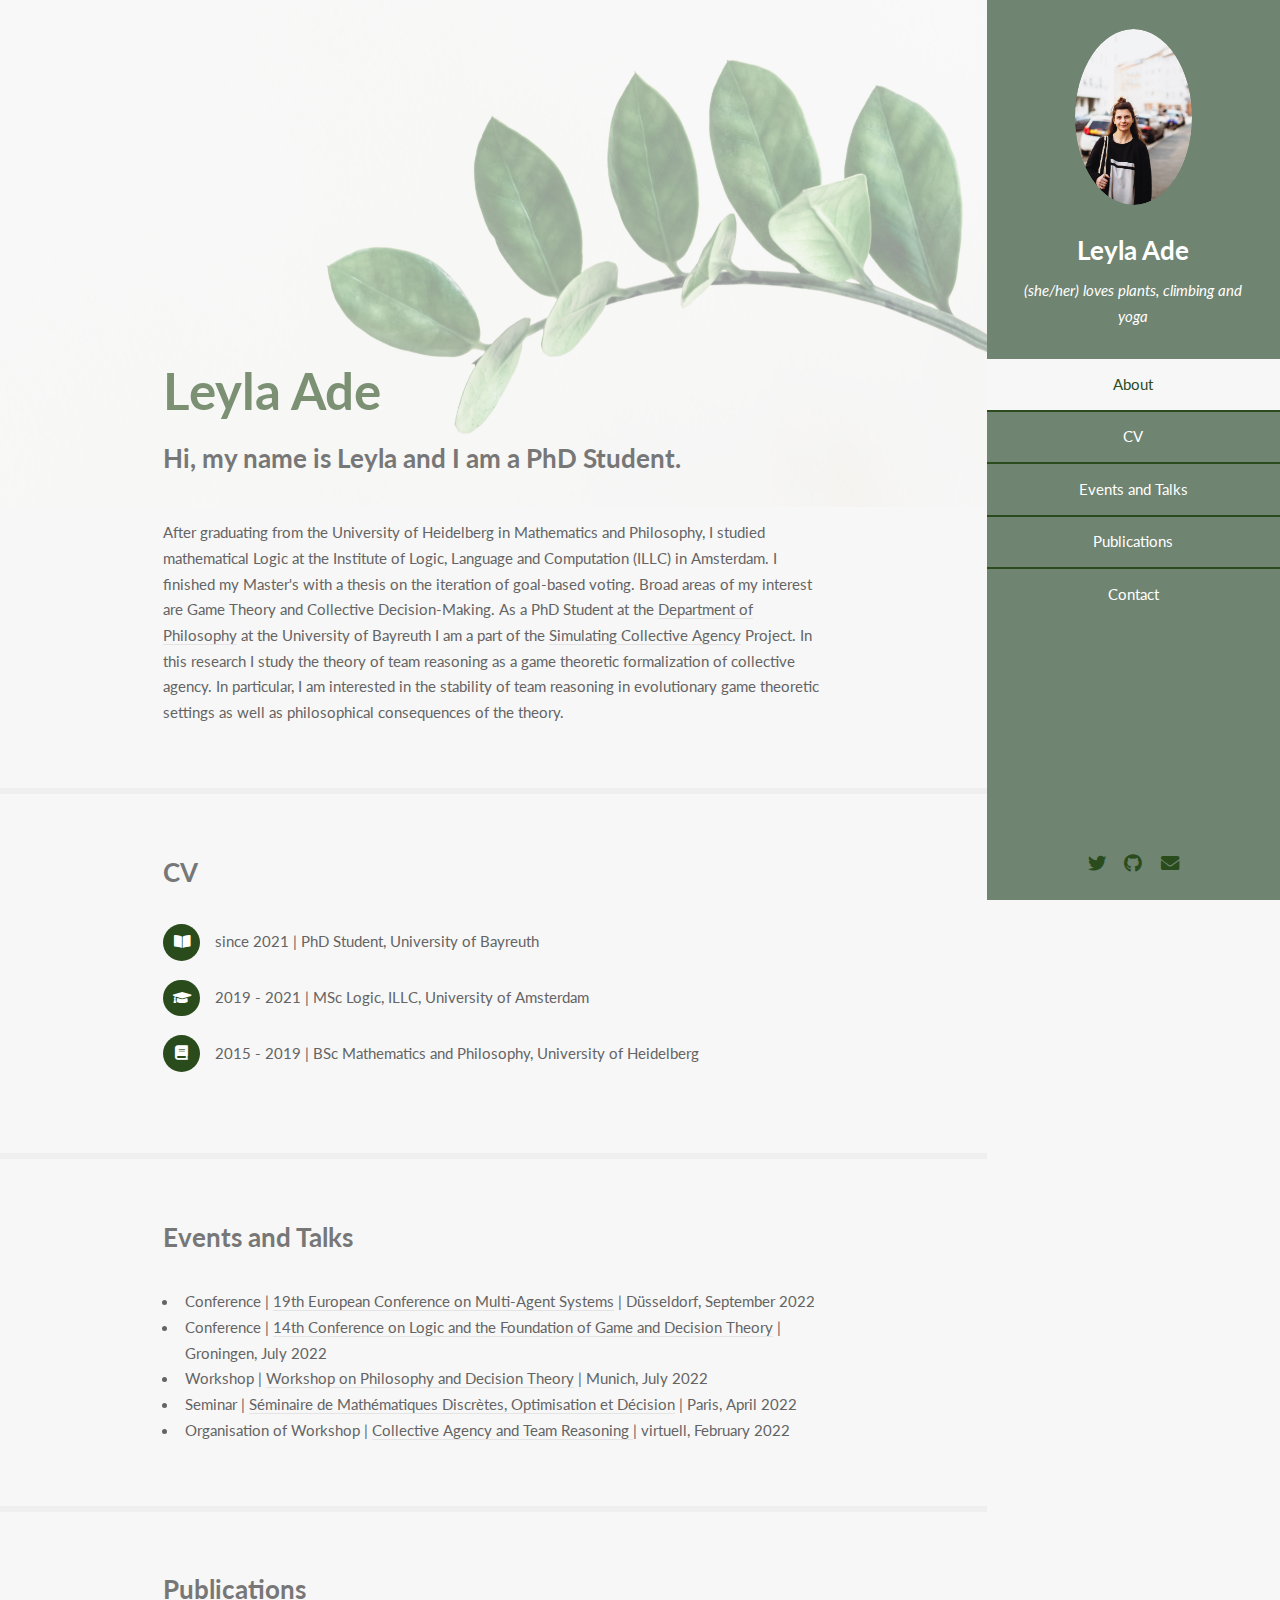
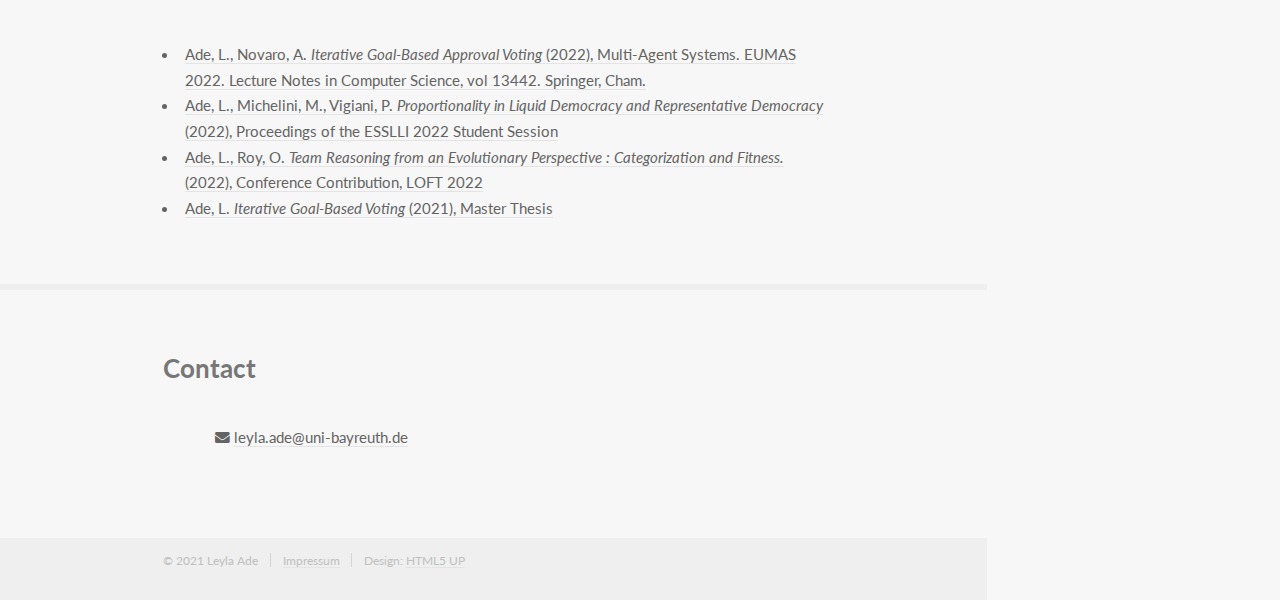
==== index.html @ cc21e41f "Updated Introduction Text" ====
<!DOCTYPE HTML>
<!--
	Read Only by HTML5 UP
	html5up.net | @ajlkn
	Free for personal and commercial use under the CCA 3.0 license (html5up.net/license)
-->
<html>
	<head>
		<title>Leyla Ade</title>
		<meta charset="utf-8" />
		<meta name="viewport" content="width=device-width, initial-scale=1, user-scalable=no" />
		<link rel="stylesheet" href="assets/css/main.css" />
	</head>
	<body class="is-preload">

		<!-- Header -->
			<section id="header">
				<header>
					<span class="image avatar"><img src="Picture.jpeg" alt="" /></span>
					<h1 id="logo"><a href="#">Leyla Ade</a></h1>
					<p>(she/her) loves plants, climbing and yoga</p>
				</header>
				<nav id="nav">
					<ul>
						<li><a href="#About" class="active">About</a></li>
						<li><a href="#CV">CV</a></li>
						<li><a href="#Talks">Events and Talks</a></li>
						<li><a href="#Publications">Publications</a></li>
						<li><a href="#Contact">Contact</a></li>
					</ul>
				</nav>
				<footer>
					<ul class="icons">
						<li><a href="https://twitter.com/ade_leyla_" target="_blank" class="icon brands fa-twitter"><span class="label">Twitter</span></a></li>
						<li><a href="https://github.com/LeylAde" target="_blank" class="icon brands fa-github"><span class="label">Github</span></a></li>
						<li><a href="mailto:leyla.ade@uni-bayreuth.de" class="icon solid fa-envelope"><span class="label">Email</span></a></li>
					</ul>
				</footer>
			</section>

		<!-- Wrapper -->
			<div id="wrapper">

				<!-- Main -->
					<div id="main">

						<!-- One -->
							<section id="About">
								<div class="image main" data-position="center">
									<img align="bottom"  src="Leaves2.jpg"  alt="" style="opacity:0.4;filter:alpha(opacity=40);" />
								</div>
								<div class="container">
									<header class="major">
										<h2>Leyla Ade</h2>
										<p>Hi, my name is Leyla and I am a PhD Student.</p>
									</header>
									<p>After graduating from the University of Heidelberg in Mathematics and Philosophy, I studied mathematical Logic at the Institute of Logic, Language and Computation (ILLC) in Amsterdam. I finished my Master's with a thesis on the iteration of goal-based voting. Broad areas of my interest are Game Theory and Collective Decision-Making. As a PhD Student at the <a href="https://www.phil.uni-bayreuth.de/en/index.html" target="_blank">Department of Philosophy</a> at the University of Bayreuth </a> I am a part of the <a href="https://www.collectiveagency.de/simulating-nhca" target="_blank">Simulating Collective Agency</a> Project. In this research I study the theory of team reasoning as a game theoretic formalization of collective agency. In particular, I am interested in the stability of team reasoning in evolutionary game theoretic settings as well as philosophical consequences of the theory.</p>
								</div>
							</section>


						<!-- Two -->
							<section id="CV">
								<div class="container">
									<h3>CV</h3>
									<p></p>
									<ul class="feature-icons">
										<li class="icon solid fa-book-open">since 2021 | PhD Student, University of Bayreuth</li>
										<li class="icon solid fa-graduation-cap">2019 - 2021 | MSc Logic, ILLC, University of Amsterdam</li>
										<li class="icon solid fa-book">2015 - 2019 | BSc Mathematics and Philosophy, University of Heidelberg </li>									
										</ul>
								</div>
							</section>
		
							<!-- Three -->
							<section id="Talks">
								<div class="container">
									<h3>Events and Talks</h3>
									<p></p>
									<ul class=space_list>
										<li>Conference | <a href="https://ccc.cs.hhu.de/eumas2022/#home">19th European Conference on Multi-Agent Systems</a> | Düsseldorf, September 2022</li>
										<li>Conference | <a href="https://sites.google.com/rug.nl/loft2020/home">14th Conference on Logic and the Foundation of Game and Decision Theory</a> | Groningen, July 2022</li>
										<li> Workshop | <a href="https://www.mcmp.philosophie.uni-muenchen.de/events/workshops/container/philosophyanddecision-2022/index.html">Workshop on Philosophy and Decision Theory</a> | Munich, July 2022</li>
										<li>Seminar | <a href="http://ces.univ-paris1.fr/membre/seminaire/MDOD/index.html">Séminaire de Mathématiques Discrètes, Optimisation et Décision</a> | Paris, April 2022</li>
										<li>Organisation of Workshop | <a href="https://www.collectiveagency.de/post/workshop-on-team-reasoning-and-collective-agency"> Collective Agency and Team Reasoning </a> | virtuell, February 2022</li>
										</ul>
								</div>
							</section>
		
							<!-- Four -->
							<section id="Publications">
								<div class="container">
									<h3>Publications</h3>
									<p></p>
									<ul>
  <li><a href="https://link.springer.com/chapter/10.1007/978-3-031-20614-6_1">Ade, L., Novaro, A. <i>Iterative Goal-Based Approval Voting</i> (2022), Multi-Agent Systems. EUMAS 2022. Lecture Notes in Computer Science, vol 13442. Springer, Cham.</li>
  <li><a href="https://uvaauas.figshare.com/articles/conference_contribution/Ade_Michelini_Vigiani_2022_Proportionality_in_Liquid_Democracy_and_Representative_Democracy/20367702">Ade, L., Michelini, M., Vigiani, P. <i>Proportionality in Liquid Democracy and Representative Democracy</i> (2022), Proceedings of the ESSLLI 2022 Student Session</a></li>
  <li><a href="https://eref.uni-bayreuth.de/70697/">Ade, L., Roy, O. <i>Team Reasoning from an Evolutionary Perspective : Categorization and Fitness. </i> (2022), Conference Contribution, LOFT 2022</a></li>
  <li><a href="https://eprints.illc.uva.nl/id/eprint/1800/1/MoL-2021-10.text.pdf">Ade, L. <i>Iterative Goal-Based Voting</i> (2021), Master Thesis</a></li>
</ul>
								</div>
							</section>
							
							
							<!-- Five -->
							<section id="CV">
								<div class="container">
									<h3>Contact</h3>
									<p></p>
									<ul class="feature-icons">
										<li><a href="mailto:leyla.ade@uni-bayreuth.de" class="icon solid fa-envelope"><span class="label">Email</span></a> <a href="mailto:leyla.ade@uni-bayreuth.de"> leyla.ade@uni-bayreuth.de</a></li>	
										</ul>
								</div>
						

				<!-- Footer -->
					<section id="footer">
						<div class="container">
							<ul class="copyright">
								<li>&copy; 2021 Leyla Ade</li><li><a href="Impressum.html">Impressum</a></li><li>Design: <a href="http://html5up.net">HTML5 UP</a></li>

							</ul>
						</div>
					</section>

			</div>
			
			
			

		<!-- Scripts -->
			<script src="assets/js/jquery.min.js"></script>
			<script src="assets/js/jquery.scrollex.min.js"></script>
			<script src="assets/js/jquery.scrolly.min.js"></script>
			<script src="assets/js/browser.min.js"></script>
			<script src="assets/js/breakpoints.min.js"></script>
			<script src="assets/js/util.js"></script>
			<script src="assets/js/main.js"></script>

	</body>
</html>
---- assets/css/main.css ----
@import url("fontawesome-all.min.css");
@import url("https://fonts.googleapis.com/css?family=Lato:400,400italic,700,700italic|Source+Code+Pro:400");

/*
	Read Only by HTML5 UP
	html5up.net | @ajlkn
	Free for personal and commercial use under the CCA 3.0 license (html5up.net/license)
*/

html, body, div, span, applet, object,
iframe, h1, h2, h3, h4, h5, h6, p, blockquote,
pre, a, abbr, acronym, address, big, cite,
code, del, dfn, em, img, ins, kbd, q, s, samp,
small, strike, strong, sub, sup, tt, var, b,
u, i, center, dl, dt, dd, ol, ul, li, fieldset,
form, label, legend, table, caption, tbody,
tfoot, thead, tr, th, td, article, aside,
canvas, details, embed, figure, figcaption,
footer, header, hgroup, menu, nav, output, ruby,
section, summary, time, mark, audio, video {
	margin: 0;
	padding: 0;
	border: 0;
	font-size: 100%;
	font: inherit;
	vertical-align: baseline;}

article, aside, details, figcaption, figure,
footer, header, hgroup, menu, nav, section {
	display: block;}

body {
	line-height: 1;
}

ol, ul {
	list-style: none;
}

blockquote, q {
	quotes: none;
}

	blockquote:before, blockquote:after, q:before, q:after {
		content: '';
		content: none;
	}

table {
	border-collapse: collapse;
	border-spacing: 0;
}

body {
	-webkit-text-size-adjust: none;
}

mark {
	background-color: transparent;
	color: inherit;
}

input::-moz-focus-inner {
	border: 0;
	padding: 0;
}

input, select, textarea {
	-moz-appearance: none;
	-webkit-appearance: none;
	-ms-appearance: none;
	appearance: none;
}

/* Basic */

	html {
		box-sizing: border-box;
	}

	*, *:before, *:after {
		box-sizing: inherit;
	}

	body {
		background: #fff;
	}

		body.is-preload *, body.is-preload *:before, body.is-preload *:after {
			-moz-animation: none !important;
			-webkit-animation: none !important;
			-ms-animation: none !important;
			animation: none !important;
			-moz-transition: none !important;
			-webkit-transition: none !important;
			-ms-transition: none !important;
			transition: none !important;
		}

	body, input, select, textarea {
		color: #646464;
		font-family: "Lato", sans-serif;
		font-size: 16pt;
		font-weight: 400;
		line-height: 1.75em;
	}

	a {
		-moz-transition: color 0.2s ease-in-out, border-color 0.2s ease-in-out;
		-webkit-transition: color 0.2s ease-in-out, border-color 0.2s ease-in-out;
		-ms-transition: color 0.2s ease-in-out, border-color 0.2s ease-in-out;
		transition: color 0.2s ease-in-out, border-color 0.2s ease-in-out;
		border-bottom: solid 1px #e4e4e4;
		color: inherit;
		text-decoration: none;
	}

		a:hover {
			border-bottom-color: transparent;
			color: #2A4C1D !important;
		}

	strong, b {
		color: #777;
		font-weight: 700;
	}

	em, i {
		font-style: italic;
	}

	p {
		margin: 0 0 2.25em 0;
	}

	h1, h2, h3, h4, h5, h6 {
		color: #777;
		font-weight: 700;
		line-height: 1em;
		margin: 0 0 0.5625em 0;
	}

		h1 a, h2 a, h3 a, h4 a, h5 a, h6 a {
			border: 0;
			color: inherit;
			text-decoration: none;
		}

	h2 {
		font-size: 2em;
		line-height: 1.5em;
	}

	h3 {
		font-size: 1.75em;
		line-height: 1.5em;
	}

	h4 {
		font-size: 1.25em;
		line-height: 1.5em;
	}

	h5 {
		font-size: 0.9em;
		line-height: 1.5em;
	}

	h6 {
		font-size: 0.7em;
		line-height: 1.5em;
	}

	sub {
		font-size: 0.8em;
		position: relative;
		top: 0.5em;
	}

	sup {
		font-size: 0.8em;
		position: relative;
		top: -0.5em;
	}

	hr {
		border: 0;
		border-bottom: solid 2px #f4f4f4;
		margin: 2.25em 0;
	}

		hr.major {
			margin: 3.375em 0;
		}

	blockquote {
		border-left: solid 8px #e4e4e4;
		font-style: italic;
		margin: 0 0 2.25em 0;
		padding: 0.5em 0 0.5em 2em;
	}

	code {
		background: #555;
		border-radius: 5px;
		color: #fff;
		font-family: "Source Code Pro", monospace;
		font-size: 0.9em;
		margin: 0 0.25em;
		padding: 0.25em 0.65em;
	}

	pre {
		font-family: "Source Code Pro", monospace;
		font-size: 0.9em;
		margin: 0 0 2.25em 0;
	}

		pre code {
			-webkit-overflow-scrolling: touch;
			display: block;
			line-height: 1.5em;
			overflow-x: auto;
			padding: 1em 1.5em;
		}

	.align-left {
		text-align: left;
	}

	.align-center {
		text-align: center;
	}

	.align-right {
		text-align: right;
	}

/* Row */

	.row {
		display: flex;
		flex-wrap: wrap;
		box-sizing: border-box;
		align-items: stretch;
	}

		.row > * {
			box-sizing: border-box;
		}

		.row.gtr-uniform > * > :last-child {
			margin-bottom: 0;
		}

		.row.aln-left {
			justify-content: flex-start;
		}

		.row.aln-center {
			justify-content: center;
		}

		.row.aln-right {
			justify-content: flex-end;
		}

		.row.aln-top {
			align-items: flex-start;
		}

		.row.aln-middle {
			align-items: center;
		}

		.row.aln-bottom {
			align-items: flex-end;
		}

		.row > .imp {
			order: -1;
		}

		.row > .col-1 {
			width: 8.33333%;
		}

		.row > .off-1 {
			margin-left: 8.33333%;
		}

		.row > .col-2 {
			width: 16.66667%;
		}

		.row > .off-2 {
			margin-left: 16.66667%;
		}

		.row > .col-3 {
			width: 25%;
		}

		.row > .off-3 {
			margin-left: 25%;
		}

		.row > .col-4 {
			width: 33.33333%;
		}

		.row > .off-4 {
			margin-left: 33.33333%;
		}

		.row > .col-5 {
			width: 41.66667%;
		}

		.row > .off-5 {
			margin-left: 41.66667%;
		}

		.row > .col-6 {
			width: 50%;
		}

		.row > .off-6 {
			margin-left: 50%;
		}

		.row > .col-7 {
			width: 58.33333%;
		}

		.row > .off-7 {
			margin-left: 58.33333%;
		}

		.row > .col-8 {
			width: 66.66667%;
		}

		.row > .off-8 {
			margin-left: 66.66667%;
		}

		.row > .col-9 {
			width: 75%;
		}

		.row > .off-9 {
			margin-left: 75%;
		}

		.row > .col-10 {
			width: 83.33333%;
		}

		.row > .off-10 {
			margin-left: 83.33333%;
		}

		.row > .col-11 {
			width: 91.66667%;
		}

		.row > .off-11 {
			margin-left: 91.66667%;
		}

		.row > .col-12 {
			width: 100%;
		}

		.row > .off-12 {
			margin-left: 100%;
		}

		.row.gtr-0 {
			margin-top: 0;
			margin-left: 0em;
		}

			.row.gtr-0 > * {
				padding: 0 0 0 0em;
			}

			.row.gtr-0.gtr-uniform {
				margin-top: 0em;
			}

				.row.gtr-0.gtr-uniform > * {
					padding-top: 0em;
				}

		.row.gtr-25 {
			margin-top: 0;
			margin-left: -0.5em;
		}

			.row.gtr-25 > * {
				padding: 0 0 0 0.5em;
			}

			.row.gtr-25.gtr-uniform {
				margin-top: -0.5em;
			}

				.row.gtr-25.gtr-uniform > * {
					padding-top: 0.5em;
				}

		.row.gtr-50 {
			margin-top: 0;
			margin-left: -1em;
		}

			.row.gtr-50 > * {
				padding: 0 0 0 1em;
			}

			.row.gtr-50.gtr-uniform {
				margin-top: -1em;
			}

				.row.gtr-50.gtr-uniform > * {
					padding-top: 1em;
				}

		.row {
			margin-top: 0;
			margin-left: -2em;
		}

			.row > * {
				padding: 0 0 0 2em;
			}

			.row.gtr-uniform {
				margin-top: -2em;
			}

				.row.gtr-uniform > * {
					padding-top: 2em;
				}

		.row.gtr-150 {
			margin-top: 0;
			margin-left: -3em;
		}

			.row.gtr-150 > * {
				padding: 0 0 0 3em;
			}

			.row.gtr-150.gtr-uniform {
				margin-top: -3em;
			}

				.row.gtr-150.gtr-uniform > * {
					padding-top: 3em;
				}

		.row.gtr-200 {
			margin-top: 0;
			margin-left: -4em;
		}

			.row.gtr-200 > * {
				padding: 0 0 0 4em;
			}

			.row.gtr-200.gtr-uniform {
				margin-top: -4em;
			}

				.row.gtr-200.gtr-uniform > * {
					padding-top: 4em;
				}

		@media screen and (max-width: 1680px) {

			.row {
				display: flex;
				flex-wrap: wrap;
				box-sizing: border-box;
				align-items: stretch;
			}

				.row > * {
					box-sizing: border-box;
				}

				.row.gtr-uniform > * > :last-child {
					margin-bottom: 0;
				}

				.row.aln-left {
					justify-content: flex-start;
				}

				.row.aln-center {
					justify-content: center;
				}

				.row.aln-right {
					justify-content: flex-end;
				}

				.row.aln-top {
					align-items: flex-start;
				}

				.row.aln-middle {
					align-items: center;
				}

				.row.aln-bottom {
					align-items: flex-end;
				}

				.row > .imp-xlarge {
					order: -1;
				}

				.row > .col-1-xlarge {
					width: 8.33333%;
				}

				.row > .off-1-xlarge {
					margin-left: 8.33333%;
				}

				.row > .col-2-xlarge {
					width: 16.66667%;
				}

				.row > .off-2-xlarge {
					margin-left: 16.66667%;
				}

				.row > .col-3-xlarge {
					width: 25%;
				}

				.row > .off-3-xlarge {
					margin-left: 25%;
				}

				.row > .col-4-xlarge {
					width: 33.33333%;
				}

				.row > .off-4-xlarge {
					margin-left: 33.33333%;
				}

				.row > .col-5-xlarge {
					width: 41.66667%;
				}

				.row > .off-5-xlarge {
					margin-left: 41.66667%;
				}

				.row > .col-6-xlarge {
					width: 50%;
				}

				.row > .off-6-xlarge {
					margin-left: 50%;
				}

				.row > .col-7-xlarge {
					width: 58.33333%;
				}

				.row > .off-7-xlarge {
					margin-left: 58.33333%;
				}

				.row > .col-8-xlarge {
					width: 66.66667%;
				}

				.row > .off-8-xlarge {
					margin-left: 66.66667%;
				}

				.row > .col-9-xlarge {
					width: 75%;
				}

				.row > .off-9-xlarge {
					margin-left: 75%;
				}

				.row > .col-10-xlarge {
					width: 83.33333%;
				}

				.row > .off-10-xlarge {
					margin-left: 83.33333%;
				}

				.row > .col-11-xlarge {
					width: 91.66667%;
				}

				.row > .off-11-xlarge {
					margin-left: 91.66667%;
				}

				.row > .col-12-xlarge {
					width: 100%;
				}

				.row > .off-12-xlarge {
					margin-left: 100%;
				}

				.row.gtr-0 {
					margin-top: 0;
					margin-left: 0em;
				}

					.row.gtr-0 > * {
						padding: 0 0 0 0em;
					}

					.row.gtr-0.gtr-uniform {
						margin-top: 0em;
					}

						.row.gtr-0.gtr-uniform > * {
							padding-top: 0em;
						}

				.row.gtr-25 {
					margin-top: 0;
					margin-left: -0.5em;
				}

					.row.gtr-25 > * {
						padding: 0 0 0 0.5em;
					}

					.row.gtr-25.gtr-uniform {
						margin-top: -0.5em;
					}

						.row.gtr-25.gtr-uniform > * {
							padding-top: 0.5em;
						}

				.row.gtr-50 {
					margin-top: 0;
					margin-left: -1em;
				}

					.row.gtr-50 > * {
						padding: 0 0 0 1em;
					}

					.row.gtr-50.gtr-uniform {
						margin-top: -1em;
					}

						.row.gtr-50.gtr-uniform > * {
							padding-top: 1em;
						}

				.row {
					margin-top: 0;
					margin-left: -2em;
				}

					.row > * {
						padding: 0 0 0 2em;
					}

					.row.gtr-uniform {
						margin-top: -2em;
					}

						.row.gtr-uniform > * {
							padding-top: 2em;
						}

				.row.gtr-150 {
					margin-top: 0;
					margin-left: -3em;
				}

					.row.gtr-150 > * {
						padding: 0 0 0 3em;
					}

					.row.gtr-150.gtr-uniform {
						margin-top: -3em;
					}

						.row.gtr-150.gtr-uniform > * {
							padding-top: 3em;
						}

				.row.gtr-200 {
					margin-top: 0;
					margin-left: -4em;
				}

					.row.gtr-200 > * {
						padding: 0 0 0 4em;
					}

					.row.gtr-200.gtr-uniform {
						margin-top: -4em;
					}

						.row.gtr-200.gtr-uniform > * {
							padding-top: 4em;
						}

		}

		@media screen and (max-width: 1280px) {

			.row {
				display: flex;
				flex-wrap: wrap;
				box-sizing: border-box;
				align-items: stretch;
			}

				.row > * {
					box-sizing: border-box;
				}

				.row.gtr-uniform > * > :last-child {
					margin-bottom: 0;
				}

				.row.aln-left {
					justify-content: flex-start;
				}

				.row.aln-center {
					justify-content: center;
				}

				.row.aln-right {
					justify-content: flex-end;
				}

				.row.aln-top {
					align-items: flex-start;
				}

				.row.aln-middle {
					align-items: center;
				}

				.row.aln-bottom {
					align-items: flex-end;
				}

				.row > .imp-large {
					order: -1;
				}

				.row > .col-1-large {
					width: 8.33333%;
				}

				.row > .off-1-large {
					margin-left: 8.33333%;
				}

				.row > .col-2-large {
					width: 16.66667%;
				}

				.row > .off-2-large {
					margin-left: 16.66667%;
				}

				.row > .col-3-large {
					width: 25%;
				}

				.row > .off-3-large {
					margin-left: 25%;
				}

				.row > .col-4-large {
					width: 33.33333%;
				}

				.row > .off-4-large {
					margin-left: 33.33333%;
				}

				.row > .col-5-large {
					width: 41.66667%;
				}

				.row > .off-5-large {
					margin-left: 41.66667%;
				}

				.row > .col-6-large {
					width: 50%;
				}

				.row > .off-6-large {
					margin-left: 50%;
				}

				.row > .col-7-large {
					width: 58.33333%;
				}

				.row > .off-7-large {
					margin-left: 58.33333%;
				}

				.row > .col-8-large {
					width: 66.66667%;
				}

				.row > .off-8-large {
					margin-left: 66.66667%;
				}

				.row > .col-9-large {
					width: 75%;
				}

				.row > .off-9-large {
					margin-left: 75%;
				}

				.row > .col-10-large {
					width: 83.33333%;
				}

				.row > .off-10-large {
					margin-left: 83.33333%;
				}

				.row > .col-11-large {
					width: 91.66667%;
				}

				.row > .off-11-large {
					margin-left: 91.66667%;
				}

				.row > .col-12-large {
					width: 100%;
				}

				.row > .off-12-large {
					margin-left: 100%;
				}

				.row.gtr-0 {
					margin-top: 0;
					margin-left: 0em;
				}

					.row.gtr-0 > * {
						padding: 0 0 0 0em;
					}

					.row.gtr-0.gtr-uniform {
						margin-top: 0em;
					}

						.row.gtr-0.gtr-uniform > * {
							padding-top: 0em;
						}

				.row.gtr-25 {
					margin-top: 0;
					margin-left: -0.375em;
				}

					.row.gtr-25 > * {
						padding: 0 0 0 0.375em;
					}

					.row.gtr-25.gtr-uniform {
						margin-top: -0.375em;
					}

						.row.gtr-25.gtr-uniform > * {
							padding-top: 0.375em;
						}

				.row.gtr-50 {
					margin-top: 0;
					margin-left: -0.75em;
				}

					.row.gtr-50 > * {
						padding: 0 0 0 0.75em;
					}

					.row.gtr-50.gtr-uniform {
						margin-top: -0.75em;
					}

						.row.gtr-50.gtr-uniform > * {
							padding-top: 0.75em;
						}

				.row {
					margin-top: 0;
					margin-left: -1.5em;
				}

					.row > * {
						padding: 0 0 0 1.5em;
					}

					.row.gtr-uniform {
						margin-top: -1.5em;
					}

						.row.gtr-uniform > * {
							padding-top: 1.5em;
						}

				.row.gtr-150 {
					margin-top: 0;
					margin-left: -2.25em;
				}

					.row.gtr-150 > * {
						padding: 0 0 0 2.25em;
					}

					.row.gtr-150.gtr-uniform {
						margin-top: -2.25em;
					}

						.row.gtr-150.gtr-uniform > * {
							padding-top: 2.25em;
						}

				.row.gtr-200 {
					margin-top: 0;
					margin-left: -3em;
				}

					.row.gtr-200 > * {
						padding: 0 0 0 3em;
					}

					.row.gtr-200.gtr-uniform {
						margin-top: -3em;
					}

						.row.gtr-200.gtr-uniform > * {
							padding-top: 3em;
						}

		}

		@media screen and (max-width: 1024px) {

			.row {
				display: flex;
				flex-wrap: wrap;
				box-sizing: border-box;
				align-items: stretch;
			}

				.row > * {
					box-sizing: border-box;
				}

				.row.gtr-uniform > * > :last-child {
					margin-bottom: 0;
				}

				.row.aln-left {
					justify-content: flex-start;
				}

				.row.aln-center {
					justify-content: center;
				}

				.row.aln-right {
					justify-content: flex-end;
				}

				.row.aln-top {
					align-items: flex-start;
				}

				.row.aln-middle {
					align-items: center;
				}

				.row.aln-bottom {
					align-items: flex-end;
				}

				.row > .imp-medium {
					order: -1;
				}

				.row > .col-1-medium {
					width: 8.33333%;
				}

				.row > .off-1-medium {
					margin-left: 8.33333%;
				}

				.row > .col-2-medium {
					width: 16.66667%;
				}

				.row > .off-2-medium {
					margin-left: 16.66667%;
				}

				.row > .col-3-medium {
					width: 25%;
				}

				.row > .off-3-medium {
					margin-left: 25%;
				}

				.row > .col-4-medium {
					width: 33.33333%;
				}

				.row > .off-4-medium {
					margin-left: 33.33333%;
				}

				.row > .col-5-medium {
					width: 41.66667%;
				}

				.row > .off-5-medium {
					margin-left: 41.66667%;
				}

				.row > .col-6-medium {
					width: 50%;
				}

				.row > .off-6-medium {
					margin-left: 50%;
				}

				.row > .col-7-medium {
					width: 58.33333%;
				}

				.row > .off-7-medium {
					margin-left: 58.33333%;
				}

				.row > .col-8-medium {
					width: 66.66667%;
				}

				.row > .off-8-medium {
					margin-left: 66.66667%;
				}

				.row > .col-9-medium {
					width: 75%;
				}

				.row > .off-9-medium {
					margin-left: 75%;
				}

				.row > .col-10-medium {
					width: 83.33333%;
				}

				.row > .off-10-medium {
					margin-left: 83.33333%;
				}

				.row > .col-11-medium {
					width: 91.66667%;
				}

				.row > .off-11-medium {
					margin-left: 91.66667%;
				}

				.row > .col-12-medium {
					width: 100%;
				}

				.row > .off-12-medium {
					margin-left: 100%;
				}

				.row.gtr-0 {
					margin-top: 0;
					margin-left: 0em;
				}

					.row.gtr-0 > * {
						padding: 0 0 0 0em;
					}

					.row.gtr-0.gtr-uniform {
						margin-top: 0em;
					}

						.row.gtr-0.gtr-uniform > * {
							padding-top: 0em;
						}

				.row.gtr-25 {
					margin-top: 0;
					margin-left: -0.375em;
				}

					.row.gtr-25 > * {
						padding: 0 0 0 0.375em;
					}

					.row.gtr-25.gtr-uniform {
						margin-top: -0.375em;
					}

						.row.gtr-25.gtr-uniform > * {
							padding-top: 0.375em;
						}

				.row.gtr-50 {
					margin-top: 0;
					margin-left: -0.75em;
				}

					.row.gtr-50 > * {
						padding: 0 0 0 0.75em;
					}

					.row.gtr-50.gtr-uniform {
						margin-top: -0.75em;
					}

						.row.gtr-50.gtr-uniform > * {
							padding-top: 0.75em;
						}

				.row {
					margin-top: 0;
					margin-left: -1.5em;
				}

					.row > * {
						padding: 0 0 0 1.5em;
					}

					.row.gtr-uniform {
						margin-top: -1.5em;
					}

						.row.gtr-uniform > * {
							padding-top: 1.5em;
						}

				.row.gtr-150 {
					margin-top: 0;
					margin-left: -2.25em;
				}

					.row.gtr-150 > * {
						padding: 0 0 0 2.25em;
					}

					.row.gtr-150.gtr-uniform {
						margin-top: -2.25em;
					}

						.row.gtr-150.gtr-uniform > * {
							padding-top: 2.25em;
						}

				.row.gtr-200 {
					margin-top: 0;
					margin-left: -3em;
				}

					.row.gtr-200 > * {
						padding: 0 0 0 3em;
					}

					.row.gtr-200.gtr-uniform {
						margin-top: -3em;
					}

						.row.gtr-200.gtr-uniform > * {
							padding-top: 3em;
						}

		}

		@media screen and (max-width: 736px) {

			.row {
				display: flex;
				flex-wrap: wrap;
				box-sizing: border-box;
				align-items: stretch;
			}

				.row > * {
					box-sizing: border-box;
				}

				.row.gtr-uniform > * > :last-child {
					margin-bottom: 0;
				}

				.row.aln-left {
					justify-content: flex-start;
				}

				.row.aln-center {
					justify-content: center;
				}

				.row.aln-right {
					justify-content: flex-end;
				}

				.row.aln-top {
					align-items: flex-start;
				}

				.row.aln-middle {
					align-items: center;
				}

				.row.aln-bottom {
					align-items: flex-end;
				}

				.row > .imp-small {
					order: -1;
				}

				.row > .col-1-small {
					width: 8.33333%;
				}

				.row > .off-1-small {
					margin-left: 8.33333%;
				}

				.row > .col-2-small {
					width: 16.66667%;
				}

				.row > .off-2-small {
					margin-left: 16.66667%;
				}

				.row > .col-3-small {
					width: 25%;
				}

				.row > .off-3-small {
					margin-left: 25%;
				}

				.row > .col-4-small {
					width: 33.33333%;
				}

				.row > .off-4-small {
					margin-left: 33.33333%;
				}

				.row > .col-5-small {
					width: 41.66667%;
				}

				.row > .off-5-small {
					margin-left: 41.66667%;
				}

				.row > .col-6-small {
					width: 50%;
				}

				.row > .off-6-small {
					margin-left: 50%;
				}

				.row > .col-7-small {
					width: 58.33333%;
				}

				.row > .off-7-small {
					margin-left: 58.33333%;
				}

				.row > .col-8-small {
					width: 66.66667%;
				}

				.row > .off-8-small {
					margin-left: 66.66667%;
				}

				.row > .col-9-small {
					width: 75%;
				}

				.row > .off-9-small {
					margin-left: 75%;
				}

				.row > .col-10-small {
					width: 83.33333%;
				}

				.row > .off-10-small {
					margin-left: 83.33333%;
				}

				.row > .col-11-small {
					width: 91.66667%;
				}

				.row > .off-11-small {
					margin-left: 91.66667%;
				}

				.row > .col-12-small {
					width: 100%;
				}

				.row > .off-12-small {
					margin-left: 100%;
				}

				.row.gtr-0 {
					margin-top: 0;
					margin-left: 0em;
				}

					.row.gtr-0 > * {
						padding: 0 0 0 0em;
					}

					.row.gtr-0.gtr-uniform {
						margin-top: 0em;
					}

						.row.gtr-0.gtr-uniform > * {
							padding-top: 0em;
						}

				.row.gtr-25 {
					margin-top: 0;
					margin-left: -0.3125em;
				}

					.row.gtr-25 > * {
						padding: 0 0 0 0.3125em;
					}

					.row.gtr-25.gtr-uniform {
						margin-top: -0.3125em;
					}

						.row.gtr-25.gtr-uniform > * {
							padding-top: 0.3125em;
						}

				.row.gtr-50 {
					margin-top: 0;
					margin-left: -0.625em;
				}

					.row.gtr-50 > * {
						padding: 0 0 0 0.625em;
					}

					.row.gtr-50.gtr-uniform {
						margin-top: -0.625em;
					}

						.row.gtr-50.gtr-uniform > * {
							padding-top: 0.625em;
						}

				.row {
					margin-top: 0;
					margin-left: -1.25em;
				}

					.row > * {
						padding: 0 0 0 1.25em;
					}

					.row.gtr-uniform {
						margin-top: -1.25em;
					}

						.row.gtr-uniform > * {
							padding-top: 1.25em;
						}

				.row.gtr-150 {
					margin-top: 0;
					margin-left: -1.875em;
				}

					.row.gtr-150 > * {
						padding: 0 0 0 1.875em;
					}

					.row.gtr-150.gtr-uniform {
						margin-top: -1.875em;
					}

						.row.gtr-150.gtr-uniform > * {
							padding-top: 1.875em;
						}

				.row.gtr-200 {
					margin-top: 0;
					margin-left: -2.5em;
				}

					.row.gtr-200 > * {
						padding: 0 0 0 2.5em;
					}

					.row.gtr-200.gtr-uniform {
						margin-top: -2.5em;
					}

						.row.gtr-200.gtr-uniform > * {
							padding-top: 2.5em;
						}

		}

		@media screen and (max-width: 480px) {

			.row {
				display: flex;
				flex-wrap: wrap;
				box-sizing: border-box;
				align-items: stretch;
			}

				.row > * {
					box-sizing: border-box;
				}

				.row.gtr-uniform > * > :last-child {
					margin-bottom: 0;
				}

				.row.aln-left {
					justify-content: flex-start;
				}

				.row.aln-center {
					justify-content: center;
				}

				.row.aln-right {
					justify-content: flex-end;
				}

				.row.aln-top {
					align-items: flex-start;
				}

				.row.aln-middle {
					align-items: center;
				}

				.row.aln-bottom {
					align-items: flex-end;
				}

				.row > .imp-xsmall {
					order: -1;
				}

				.row > .col-1-xsmall {
					width: 8.33333%;
				}

				.row > .off-1-xsmall {
					margin-left: 8.33333%;
				}

				.row > .col-2-xsmall {
					width: 16.66667%;
				}

				.row > .off-2-xsmall {
					margin-left: 16.66667%;
				}

				.row > .col-3-xsmall {
					width: 25%;
				}

				.row > .off-3-xsmall {
					margin-left: 25%;
				}

				.row > .col-4-xsmall {
					width: 33.33333%;
				}

				.row > .off-4-xsmall {
					margin-left: 33.33333%;
				}

				.row > .col-5-xsmall {
					width: 41.66667%;
				}

				.row > .off-5-xsmall {
					margin-left: 41.66667%;
				}

				.row > .col-6-xsmall {
					width: 50%;
				}

				.row > .off-6-xsmall {
					margin-left: 50%;
				}

				.row > .col-7-xsmall {
					width: 58.33333%;
				}

				.row > .off-7-xsmall {
					margin-left: 58.33333%;
				}

				.row > .col-8-xsmall {
					width: 66.66667%;
				}

				.row > .off-8-xsmall {
					margin-left: 66.66667%;
				}

				.row > .col-9-xsmall {
					width: 75%;
				}

				.row > .off-9-xsmall {
					margin-left: 75%;
				}

				.row > .col-10-xsmall {
					width: 83.33333%;
				}

				.row > .off-10-xsmall {
					margin-left: 83.33333%;
				}

				.row > .col-11-xsmall {
					width: 91.66667%;
				}

				.row > .off-11-xsmall {
					margin-left: 91.66667%;
				}

				.row > .col-12-xsmall {
					width: 100%;
				}

				.row > .off-12-xsmall {
					margin-left: 100%;
				}

				.row.gtr-0 {
					margin-top: 0;
					margin-left: 0em;
				}

					.row.gtr-0 > * {
						padding: 0 0 0 0em;
					}

					.row.gtr-0.gtr-uniform {
						margin-top: 0em;
					}

						.row.gtr-0.gtr-uniform > * {
							padding-top: 0em;
						}

				.row.gtr-25 {
					margin-top: 0;
					margin-left: -0.3125em;
				}

					.row.gtr-25 > * {
						padding: 0 0 0 0.3125em;
					}

					.row.gtr-25.gtr-uniform {
						margin-top: -0.3125em;
					}

						.row.gtr-25.gtr-uniform > * {
							padding-top: 0.3125em;
						}

				.row.gtr-50 {
					margin-top: 0;
					margin-left: -0.625em;
				}

					.row.gtr-50 > * {
						padding: 0 0 0 0.625em;
					}

					.row.gtr-50.gtr-uniform {
						margin-top: -0.625em;
					}

						.row.gtr-50.gtr-uniform > * {
							padding-top: 0.625em;
						}

				.row {
					margin-top: 0;
					margin-left: -1.25em;
				}

					.row > * {
						padding: 0 0 0 1.25em;
					}

					.row.gtr-uniform {
						margin-top: -1.25em;
					}

						.row.gtr-uniform > * {
							padding-top: 1.25em;
						}

				.row.gtr-150 {
					margin-top: 0;
					margin-left: -1.875em;
				}

					.row.gtr-150 > * {
						padding: 0 0 0 1.875em;
					}

					.row.gtr-150.gtr-uniform {
						margin-top: -1.875em;
					}

						.row.gtr-150.gtr-uniform > * {
							padding-top: 1.875em;
						}

				.row.gtr-200 {
					margin-top: 0;
					margin-left: -2.5em;
				}

					.row.gtr-200 > * {
						padding: 0 0 0 2.5em;
					}

					.row.gtr-200.gtr-uniform {
						margin-top: -2.5em;
					}

						.row.gtr-200.gtr-uniform > * {
							padding-top: 2.5em;
						}

		}

/* Container */

	.container {
		margin: 0 auto;
		max-width: calc(100% - 4.5em);
		width: 45em;
	}

		.container.xsmall {
			width: 11.25em;
		}

		.container.small {
			width: 22.5em;
		}

		.container.medium {
			width: 33.75em;
		}

		.container.large {
			width: 56.25em;
		}

		.container.xlarge {
			width: 67.5em;
		}

		.container.max {
			width: 100%;
		}

		@media screen and (max-width: 1024px) {

			.container {
				width: 100% !important;
			}

		}

		@media screen and (max-width: 480px) {

			.container {
				max-width: calc(100% - 3.375em);
			}

		}

/* Section/Article */

	section.special, article.special {
		text-align: center;
	}

	header p {
		color: #aaa;
		position: relative;
		margin: 0 0 1.6875em 0;
	}

	header h2 + p {
		font-size: 1.25em;
		margin-top: -0.5em;
		line-height: 1.5em;
	}

	header h3 + p {
		font-size: 1.1em;
		margin-top: -0.35em;
		line-height: 1.5em;
	}

	header h4 + p,
	header h5 + p,
	header h6 + p {
		font-size: 0.9em;
		margin-top: -0.25em;
		line-height: 1.5em;
	}

	header.major h2 {
		color: #2A4C1D;
		font-size: 3.5em;
	}

		header.major h2 + p {
			color: #777;
			font-size: 1.75em;
			font-weight: 700;
			margin-top: -0.75em;
		}

/* Form */

	form {
		margin: 0 0 2.25em 0;
	}

	label {
		color: #777;
		display: block;
		font-size: 0.9em;
		font-weight: 700;
		margin: 0 0 1.125em 0;
	}

	input::-moz-focus-inner {
		border: 0;
		padding: 0;
	}

	input[type="text"],
	input[type="password"],
	input[type="email"],
	select,
	textarea {
		-moz-appearance: none;
		-webkit-appearance: none;
		-ms-appearance: none;
		appearance: none;
		border-radius: 5px;
		border: none;
		border: solid 2px #e4e4e4;
		color: inherit;
		display: block;
		outline: 0;
		padding: 0 1em;
		text-decoration: none;
		width: 100%;
	}

		input[type="text"]:invalid,
		input[type="password"]:invalid,
		input[type="email"]:invalid,
		select:invalid,
		textarea:invalid {
			box-shadow: none;
		}

		input[type="text"]:focus,
		input[type="password"]:focus,
		input[type="email"]:focus,
		select:focus,
		textarea:focus {
			border-color: #4acaa8;
		}

	select {
		background-image: url("data:image/svg+xml;charset=utf8,%3Csvg xmlns='http://www.w3.org/2000/svg' width='40' height='40' preserveAspectRatio='none' viewBox='0 0 40 40'%3E%3Cpath d='M9.4,12.3l10.4,10.4l10.4-10.4c0.2-0.2,0.5-0.4,0.9-0.4c0.3,0,0.6,0.1,0.9,0.4l3.3,3.3c0.2,0.2,0.4,0.5,0.4,0.9 c0,0.4-0.1,0.6-0.4,0.9L20.7,31.9c-0.2,0.2-0.5,0.4-0.9,0.4c-0.3,0-0.6-0.1-0.9-0.4L4.3,17.3c-0.2-0.2-0.4-0.5-0.4-0.9 c0-0.4,0.1-0.6,0.4-0.9l3.3-3.3c0.2-0.2,0.5-0.4,0.9-0.4S9.1,12.1,9.4,12.3z' fill='%23e4e4e4' /%3E%3C/svg%3E");
		background-size: 1.25em;
		background-repeat: no-repeat;
		background-position: calc(100% - 1em) center;
		height: 2.75em;
		padding-right: 2.75em;
		text-overflow: ellipsis;
	}

		select option {
			color: #777;
			background: #fff;
		}

		select:focus::-ms-value {
			background-color: transparent;
		}

		select::-ms-expand {
			display: none;
		}

	input[type="text"],
	input[type="password"],
	input[type="email"],
	select {
		height: 2.75em;
	}

	textarea {
		padding: 0.75em 1em;
	}

	input[type="checkbox"],
	input[type="radio"] {
		-moz-appearance: none;
		-webkit-appearance: none;
		-ms-appearance: none;
		appearance: none;
		display: block;
		float: left;
		margin-right: -2em;
		opacity: 0;
		width: 1em;
		z-index: -1;
	}

		input[type="checkbox"] + label,
		input[type="radio"] + label {
			text-decoration: none;
			color: #888;
			cursor: pointer;
			display: inline-block;
			font-size: 1em;
			font-weight: 400;
			padding-left: 2.4em;
			padding-right: 0.75em;
			position: relative;
		}

			input[type="checkbox"] + label:before,
			input[type="radio"] + label:before {
				-moz-osx-font-smoothing: grayscale;
				-webkit-font-smoothing: antialiased;
				display: inline-block;
				font-style: normal;
				font-variant: normal;
				text-rendering: auto;
				line-height: 1;
				text-transform: none !important;
				font-family: 'Font Awesome 5 Free';
				font-weight: 900;
			}

			input[type="checkbox"] + label:before,
			input[type="radio"] + label:before {
				background: #fafafa;
				border-radius: 5px;
				border: solid 2px #e4e4e4;
				content: '';
				display: inline-block;
				font-size: 0.8em;
				height: 2.0625em;
				left: 0;
				line-height: 2.0625em;
				position: absolute;
				text-align: center;
				top: 0;
				width: 2.0625em;
			}

		input[type="checkbox"]:checked + label:before,
		input[type="radio"]:checked + label:before {
			background: #989898;
			border-color: #989898;
			color: #ffffff;
			content: '\f00c';
		}

		input[type="checkbox"]:focus + label:before,
		input[type="radio"]:focus + label:before {
			border-color: #4acaa8;
		}

	input[type="checkbox"] + label:before {
		border-radius: 5px;
	}

	input[type="radio"] + label:before {
		border-radius: 100%;
	}

	::-webkit-input-placeholder {
		color: #aaa !important;
		font-style: italic;
		opacity: 1.0;
	}

	:-moz-placeholder {
		color: #aaa !important;
		font-style: italic;
		opacity: 1.0;
	}

	::-moz-placeholder {
		color: #aaa !important;
		font-style: italic;
		opacity: 1.0;
	}

	:-ms-input-placeholder {
		color: #aaa !important;
		font-style: italic;
		opacity: 1.0;
	}

/* Box */

	.box {
		border-radius: 5px;
		border: solid 2px #e4e4e4;
		margin-bottom: 2.25em;
		padding: 1.5em;
	}

		.box > :last-child,
		.box > :last-child > :last-child,
		.box > :last-child > :last-child > :last-child {
			margin-bottom: 0;
		}

		.box.alt {
			border: 0;
			border-radius: 0;
			padding: 0;
		}

/* Icon */

	.icon {
		text-decoration: none;
		border-bottom: none;
		position: relative;
	}

		.icon:before {
			-moz-osx-font-smoothing: grayscale;
			-webkit-font-smoothing: antialiased;
			display: inline-block;
			font-style: normal;
			font-variant: normal;
			text-rendering: auto;
			line-height: 1;
			text-transform: none !important;
			font-family: 'Font Awesome 5 Free';
			font-weight: 400;
		}

		.icon > .label {
			display: none;
		}

		.icon:before {
			line-height: inherit;
		}

		.icon.solid:before {
			font-weight: 900;
		}

		.icon.brands:before {
			font-family: 'Font Awesome 5 Brands';
		}

/* Image */

	.image {
		border-radius: 5px;
		border: 0;
		display: inline-block;
		position: relative;
	}

		.image[data-position] img {
			-moz-object-fit: cover;
			-webkit-object-fit: cover;
			-ms-object-fit: cover;
			object-fit: cover;
			display: block;
			position: absolute;
			top: 0;
			left: 0;
			width: 100%;
		}

		.image[data-position="top left"] img {
			-moz-object-position: top left;
			-webkit-object-position: top left;
			-ms-object-position: top left;
			object-position: top left;
		}

		.image[data-position="top"] img {
			-moz-object-position: top;
			-webkit-object-position: top;
			-ms-object-position: top;
			object-position: top;
		}

		.image[data-position="top right"] img {
			-moz-object-position: top right;
			-webkit-object-position: top right;
			-ms-object-position: top right;
			object-position: top right;
		}

		.image[data-position="right"] img {
			-moz-object-position: right;
			-webkit-object-position: right;
			-ms-object-position: right;
			object-position: right;
		}

		.image[data-position="bottom right"] img {
			-moz-object-position: bottom right;
			-webkit-object-position: bottom right;
			-ms-object-position: bottom right;
			object-position: bottom right;
		}

		.image[data-position="bottom"] img {
			-moz-object-position: bottom;
			-webkit-object-position: bottom;
			-ms-object-position: bottom;
			object-position: bottom;
		}

		.image[data-position="bottom left"] img {
			-moz-object-position: bottom left;
			-webkit-object-position: bottom left;
			-ms-object-position: bottom left;
			object-position: bottom left;
		}

		.image[data-position="left"] img {
			-moz-object-position: left;
			-webkit-object-position: left;
			-ms-object-position: left;
			object-position: left;
		}

		.image[data-position="center"] img {
			-moz-object-position: center;
			-webkit-object-position: center;
			-ms-object-position: center;
			object-position: center;
		}

		.image[data-position="25% 25%"] img {
			-moz-object-position: 25% 25%;
			-webkit-object-position: 25% 25%;
			-ms-object-position: 25% 25%;
			object-position: 25% 25%;
		}

		.image[data-position="75% 25%"] img {
			-moz-object-position: 75% 25%;
			-webkit-object-position: 75% 25%;
			-ms-object-position: 75% 25%;
			object-position: 75% 25%;
		}

		.image[data-position="75% 75%"] img {
			-moz-object-position: 75% 75%;
			-webkit-object-position: 75% 75%;
			-ms-object-position: 75% 75%;
			object-position: 75% 75%;
		}

		.image[data-position="25% 75%"] img {
			-moz-object-position: 25% 75%;
			-webkit-object-position: 25% 75%;
			-ms-object-position: 25% 75%;
			object-position: 25% 75%;
		}

		.image img {
			border-radius: 5px;
			display: block;
		}

		.image.left {
			float: left;
			margin: 0 2.5em 2em 0;
			top: 0.25em;
		}

		.image.right {
			float: right;
			margin: 0 0 2em 2.5em;
			top: 0.25em;
		}

		.image.fit {
			display: block;
			margin: 0 0 2.25em 0;
			width: 100%;
		}

			.image.fit img {
				display: block;
				width: 100%;
			}

		.image.avatar {
			border-radius: 100%;
			overflow: hidden;
		}

			.image.avatar img {
				border-radius: 100%;
				display: block;
				width: 100%;
			}

		.image.main {
			display: block;
			height: 20em;
			border-radius: 0;
		}

			.image.main img {
				border-radius: 0;
			}

/* List */

	ol {
		list-style: decimal;
		margin: 0 0 2.25em 0;
		padding-left: 1.25em;
	}

		ol li {
			padding-left: 0.25em;
		}

	ul {
		list-style: disc;
		margin: 0 0 2.25em 0;
		padding-left: 1em;
	}

		ul li {
			padding-left: 0.5em;
		}

		ul.alt {
			list-style: none;
			padding-left: 0;
		}

			ul.alt li {
				border-top: solid 2px #f4f4f4;
				padding: 0.5em 0;
			}

				ul.alt li:first-child {
					border-top: 0;
					padding-top: 0;
				}

	dl {
		margin: 0 0 2.25em 0;
	}

/* Actions */

	ul.actions {
		display: -moz-flex;
		display: -webkit-flex;
		display: -ms-flex;
		display: flex;
		cursor: default;
		list-style: none;
		margin-left: -1.125em;
		padding-left: 0;
	}

		ul.actions li {
			padding: 0 0 0 1.125em;
			vertical-align: middle;
		}

		ul.actions.special {
			-moz-justify-content: center;
			-webkit-justify-content: center;
			-ms-justify-content: center;
			justify-content: center;
			width: 100%;
			margin-left: 0;
		}

			ul.actions.special li:first-child {
				padding-left: 0;
			}

		ul.actions.stacked {
			-moz-flex-direction: column;
			-webkit-flex-direction: column;
			-ms-flex-direction: column;
			flex-direction: column;
			margin-left: 0;
		}

			ul.actions.stacked li {
				padding: 1.125em 0 0 0;
			}

				ul.actions.stacked li:first-child {
					padding-top: 0;
				}

		ul.actions.fit {
			width: calc(100% + 1.125em);
		}

			ul.actions.fit li {
				-moz-flex-grow: 1;
				-webkit-flex-grow: 1;
				-ms-flex-grow: 1;
				flex-grow: 1;
				-moz-flex-shrink: 1;
				-webkit-flex-shrink: 1;
				-ms-flex-shrink: 1;
				flex-shrink: 1;
				width: 100%;
			}

				ul.actions.fit li > * {
					width: 100%;
				}

			ul.actions.fit.stacked {
				width: 100%;
			}

		@media screen and (max-width: 480px) {

			ul.actions:not(.fixed) {
				-moz-flex-direction: column;
				-webkit-flex-direction: column;
				-ms-flex-direction: column;
				flex-direction: column;
				margin-left: 0;
				width: 100% !important;
			}

				ul.actions:not(.fixed) li {
					-moz-flex-grow: 1;
					-webkit-flex-grow: 1;
					-ms-flex-grow: 1;
					flex-grow: 1;
					-moz-flex-shrink: 1;
					-webkit-flex-shrink: 1;
					-ms-flex-shrink: 1;
					flex-shrink: 1;
					padding: 1.125em 0 0 0;
					text-align: center;
					width: 100%;
				}

					ul.actions:not(.fixed) li > * {
						width: 100%;
					}

					ul.actions:not(.fixed) li:first-child {
						padding-top: 0;
					}

					ul.actions:not(.fixed) li input[type="submit"],
					ul.actions:not(.fixed) li input[type="reset"],
					ul.actions:not(.fixed) li input[type="button"],
					ul.actions:not(.fixed) li button,
					ul.actions:not(.fixed) li .button {
						width: 100%;
					}

						ul.actions:not(.fixed) li input[type="submit"].icon:before,
						ul.actions:not(.fixed) li input[type="reset"].icon:before,
						ul.actions:not(.fixed) li input[type="button"].icon:before,
						ul.actions:not(.fixed) li button.icon:before,
						ul.actions:not(.fixed) li .button.icon:before {
							margin-left: -0.5rem;
						}

		}

/* Feature Icons */

	ul.feature-icons {
		list-style: none;
		padding-left: 0;
	}

		ul.feature-icons li {
			text-decoration: none;
			display: inline-block;
			margin: 0 0 1.6875em 0;
			padding: 0.35em 0 0 3.5em;
			position: relative;
			vertical-align: top;
			width: 100%;
		}

			ul.feature-icons li:before {
				-moz-osx-font-smoothing: grayscale;
				-webkit-font-smoothing: antialiased;
				display: inline-block;
				font-style: normal;
				font-variant: normal;
				text-rendering: auto;
				line-height: 1;
				text-transform: none !important;
				font-family: 'Font Awesome 5 Free';
				font-weight: 400;
			}

			ul.feature-icons li:before {
				background: #2A4C1D;
				border-radius: 100%;
				color: #ffffff;
				display: block;
				height: 2.5em;
				left: 0;
				line-height: 2.5em;
				position: absolute;
				text-align: center;
				top: 0;
				width: 2.5em;
			}

/* Icons */

	ul.icons {
		cursor: default;
		list-style: none;
		padding-left: 0;
	}

		ul.icons li {
			display: inline-block;
			padding: 0 1em 0 0;
		}

			ul.icons li:last-child {
				padding-right: 0 !important;
			}

			ul.icons li .icon:before {
				font-size: 1.25em;
			}

/* Table */

	.table-wrapper {
		-webkit-overflow-scrolling: touch;
		overflow-x: auto;
	}

	table {
		margin: 0 0 2.25em 0;
		width: 100%;
	}

		table tbody tr {
			border: solid 2px #f4f4f4;
			border-left: 0;
			border-right: 0;
		}

			table tbody tr:nth-child(2n + 1) {
				background-color: #fafafa;
			}

		table td {
			padding: 0.75em 0.75em;
		}

		table th {
			color: #777;
			font-size: 0.9em;
			font-weight: 700;
			padding: 0 0.75em 0.75em 0.75em;
			text-align: left;
		}

		table thead {
			border-bottom: solid 4px #e4e4e4;
		}

		table tfoot {
			border-top: solid 4px #e4e4e4;
		}

		table.alt {
			border-collapse: separate;
		}

			table.alt tbody tr td {
				border: solid 2px #e4e4e4;
				border-left-width: 0;
				border-top-width: 0;
			}

				table.alt tbody tr td:first-child {
					border-left-width: 2px;
				}

			table.alt tbody tr:first-child td {
				border-top-width: 2px;
			}

			table.alt thead {
				border-bottom: 0;
			}

			table.alt tfoot {
				border-top: 0;
			}

/* Button */

	input[type="submit"],
	input[type="reset"],
	input[type="button"],
	.button {
		-moz-appearance: none;
		-webkit-appearance: none;
		-ms-appearance: none;
		appearance: none;
		-moz-transition: background-color 0.2s ease-in-out, color 0.2s ease-in-out;
		-webkit-transition: background-color 0.2s ease-in-out, color 0.2s ease-in-out;
		-ms-transition: background-color 0.2s ease-in-out, color 0.2s ease-in-out;
		transition: background-color 0.2s ease-in-out, color 0.2s ease-in-out;
		background-color: #989898;
		border-radius: 5px;
		border: 0;
		color: #ffffff !important;
		cursor: pointer;
		display: inline-block;
		font-weight: 700;
		height: 2.75em;
		line-height: 2.75em;
		padding: 0 1.5em;
		text-align: center;
		text-decoration: none;
		white-space: nowrap;
	}

		input[type="submit"]:hover,
		input[type="reset"]:hover,
		input[type="button"]:hover,
		.button:hover {
			background-color: #a5a5a5;
			color: #ffffff !important;
		}

		input[type="submit"]:active,
		input[type="reset"]:active,
		input[type="button"]:active,
		.button:active {
			background-color: #8b8b8b;
		}

		input[type="submit"].icon,
		input[type="reset"].icon,
		input[type="button"].icon,
		.button.icon {
			padding-left: 1.35em;
		}

			input[type="submit"].icon:before,
			input[type="reset"].icon:before,
			input[type="button"].icon:before,
			.button.icon:before {
				margin-right: 0.5em;
			}

		input[type="submit"].fit,
		input[type="reset"].fit,
		input[type="button"].fit,
		.button.fit {
			width: 100%;
		}

		input[type="submit"].small,
		input[type="reset"].small,
		input[type="button"].small,
		.button.small {
			font-size: 0.8em;
		}

		input[type="submit"].large,
		input[type="reset"].large,
		input[type="button"].large,
		.button.large {
			font-size: 1.35em;
		}

		input[type="submit"].alt,
		input[type="reset"].alt,
		input[type="button"].alt,
		.button.alt {
			background-color: transparent;
			box-shadow: inset 0 0 0 2px #e4e4e4;
			color: #777 !important;
		}

			input[type="submit"].alt:hover,
			input[type="reset"].alt:hover,
			input[type="button"].alt:hover,
			.button.alt:hover {
				background-color: #f4f4f4;
				color: #777 !important;
			}

			input[type="submit"].alt:active,
			input[type="reset"].alt:active,
			input[type="button"].alt:active,
			.button.alt:active {
				background-color: #eaeaea;
			}

			input[type="submit"].alt.icon:before,
			input[type="reset"].alt.icon:before,
			input[type="button"].alt.icon:before,
			.button.alt.icon:before {
				color: #aaa;
			}

		input[type="submit"].primary,
		input[type="reset"].primary,
		input[type="button"].primary,
		.button.primary {
			background-color: #4acaa8;
			color: #ffffff !important;
		}

			input[type="submit"].primary:hover,
			input[type="reset"].primary:hover,
			input[type="button"].primary:hover,
			.button.primary:hover {
				background-color: #5ed0b1;
			}

			input[type="submit"].primary:active,
			input[type="reset"].primary:active,
			input[type="button"].primary:active,
			.button.primary:active {
				background-color: #39c29d;
			}

		input[type="submit"].disabled, input[type="submit"]:disabled,
		input[type="reset"].disabled,
		input[type="reset"]:disabled,
		input[type="button"].disabled,
		input[type="button"]:disabled,
		.button.disabled,
		.button:disabled {
			background-color: #888 !important;
			box-shadow: inset 0 -0.15em 0 0 rgba(0, 0, 0, 0.15);
			color: #fff !important;
			cursor: default;
			opacity: 0.25;
		}

/* Features */

	.features article {
		border-top: solid 3px #f4f4f4;
		margin-bottom: 2.25em;
		padding-top: 2.25em;
	}

		.features article:first-child {
			border-top: 0;
			padding-top: 0;
		}

		.features article .image {
			display: inline-block;
			padding-right: 2.5em;
			vertical-align: middle;
			width: 48%;
		}

			.features article .image img {
				display: block;
				width: 100%;
			}

		.features article .inner {
			display: inline-block;
			vertical-align: middle;
			width: 50%;
		}

			.features article .inner > :last-child {
				margin-bottom: 0;
			}

/* Header */

	#header {
		display: -moz-flex;
		display: -webkit-flex;
		display: -ms-flex;
		display: flex;
		-moz-flex-direction: column;
		-webkit-flex-direction: column;
		-ms-flex-direction: column;
		flex-direction: column;
		-moz-justify-content: space-between;
		-webkit-justify-content: space-between;
		-ms-justify-content: space-between;
		justify-content: space-between;
		background: #6F8471;
		color: #6F8471;
		height: 100%;
		overflow-y: auto;
		position: fixed;
		text-align: center;
		top: 0;
		width: 23em;
		right: 0;
	}

		#header h1, #header h2, #header h3, #header h4, #header h5, #header h6 {
			color: #ffffff;
		}

			#header h1 a, #header h2 a, #header h3 a, #header h4 a, #header h5 a, #header h6 a {
				color: #ffffff;
			}

		#header header p {
			color: #b7eadc;
		}

		#header a {
			color: #6F8471;
		}

			#header a:hover {
				color: #ffffff !important;
			}

		#header > header {
			-moz-flex-shrink: 0;
			-webkit-flex-shrink: 0;
			-ms-flex-shrink: 0;
			flex-shrink: 0;
			padding: 3em;
		}

			#header > header .avatar {
				display: block;
				margin: 0 auto 2.25em auto;
				width: 8em;
			}

			#header > header h1 {
				font-size: 1.75em;
				margin: 0;
			}

			#header > header p {
				color: #ffffff;
				font-style: italic;
				margin: 1em 0 0 0;
			}

		#header > footer {
			-moz-flex-shrink: 0;
			-webkit-flex-shrink: 0;
			-ms-flex-shrink: 0;
			flex-shrink: 0;
			bottom: 0;
			left: 0;
			padding: 2em;
			width: 100%;
		}

			#header > footer .icons {
				margin: 0;
			}

				#header > footer .icons li a {
					color: #2A4C1D;
				}

		#header > nav {
			-moz-flex-grow: 1;
			-webkit-flex-grow: 1;
			-ms-flex-grow: 1;
			flex-grow: 1;
		}

			#header > nav ul {
				list-style: none;
				margin: 0;
				padding: 0;
			}

				#header > nav ul li {
					border-top: solid 2px #2A4C1D;
					display: block;
					padding: 0;
				}

					#header > nav ul li a {
						-moz-transition: none;
						-webkit-transition: none;
						-ms-transition: none;
						transition: none;
						border: 0;
						color: #ffffff !important;
						display: block;
						padding: 0.85em 0;
						text-decoration: none;
					}

						#header > nav ul li a.active {
							background: #f7f7f7;
							color: #2A4C1D !important;
						}

					#header > nav ul li:first-child {
						border-top: 0;
					}

/* Wrapper */

	#wrapper {
		background: #f7f7f7;
		padding-right: 23em;
	}

/* Main */

	#main > section {
		border-top: solid 6px #efefef;
	}

		#main > section > .container {
			padding: 6em 0 4em 0;
		}

		#main > section:first-child {
			border-top: 0;
		}

/* Footer */

	#footer {
		background: #efefef;
		border-top: 0;
		color: #c0c0c0;
		overflow: hidden;
		padding: 1em 0 0em 0;
	}

		#footer .copyright {
			line-height: 1em;
			list-style: none;
			padding: 0;
		}

			#footer .copyright li {
				border-left: solid 1px #d4d4d4;
				display: inline-block;
				font-size: 0.8em;
				margin-left: 1em;
				padding-left: 1em;
			}

				#footer .copyright li:first-child {
					border-left: 0;
					margin-left: 0;
					padding-left: 0;
				}

				#footer .copyright li a {
					color: inherit;
				}

/* XLarge */

	@media screen and (max-width: 1680px) {

		/* Basic */

			body, input, select, textarea {
				font-size: 13pt;
			}

		/* Header */

			#header {
				width: 21em;
			}

				#header > header {
					padding: 2em;
				}

				#header > footer {
					padding: 1.5em;
				}

		/* Wrapper */

			#wrapper {
				padding-right: 21em;
			}

		/* Main */

			#main > section > .container {
				padding: 4em 0 2em 0;
			}

	}

/* Large */

	@media screen and (max-width: 1280px) {

		/* Basic */

			body, input, select, textarea {
				font-size: 11pt;
			}

		/* Header */

			#header {
				width: 20em;
			}

		/* Wrapper */

			#wrapper {
				padding-right: 20em;
			}

	}

/* Medium */

	#titleBar {
		display: none;
	}

	@media screen and (max-width: 1024px) {

		/* Basic */

			html, body {
				overflow-x: hidden;
			}

			body, input, select, textarea {
				font-size: 12pt;
			}

		/* Image */

			.image.left, .image.right {
				max-width: 40%;
			}

				.image.left img, .image.right img {
					width: 100%;
				}

			.image.main {
				height: 20em;
			}

		/* Header */

			#header {
				-moz-backface-visibility: hidden;
				-webkit-backface-visibility: hidden;
				-ms-backface-visibility: hidden;
				backface-visibility: hidden;
				-moz-transition: -moz-transform 0.5s ease;
				-webkit-transition: -webkit-transform 0.5s ease;
				-ms-transition: -ms-transform 0.5s ease;
				transition: transform 0.5s ease;
				display: block;
				height: 100%;
				overflow-y: auto;
				position: fixed;
				top: 0;
				width: 23em;
				z-index: 10002;
				-moz-transform: translateX(23em);
				-webkit-transform: translateX(23em);
				-ms-transform: translateX(23em);
				transform: translateX(23em);
				right: 0;
			}

				#header > footer {
					bottom: auto;
					left: auto;
					margin: 0.5em 0 0 0;
					position: relative;
					right: auto;
					top: auto;
				}

		/* Wrapper */

			#wrapper {
				-moz-backface-visibility: hidden;
				-webkit-backface-visibility: hidden;
				-ms-backface-visibility: hidden;
				backface-visibility: hidden;
				-moz-transition: -moz-transform 0.5s ease;
				-webkit-transition: -webkit-transform 0.5s ease;
				-ms-transition: -ms-transform 0.5s ease;
				transition: transform 0.5s ease;
				padding: 44px 0 1px 0;
			}

		/* Header Panel */

			#titleBar {
				-moz-backface-visibility: hidden;
				-webkit-backface-visibility: hidden;
				-ms-backface-visibility: hidden;
				backface-visibility: hidden;
				-moz-transition: -moz-transform 0.5s ease;
				-webkit-transition: -webkit-transform 0.5s ease;
				-ms-transition: -ms-transform 0.5s ease;
				transition: transform 0.5s ease;
				display: block;
				height: 44px;
				left: 0;
				position: fixed;
				top: 0;
				width: 100%;
				z-index: 10001;
				background: #222;
				color: #fff;
				min-width: 320px;
			}

				#titleBar .title {
					color: #fff;
					display: block;
					font-weight: 700;
					height: 44px;
					line-height: 44px;
					padding: 0 1em;
					width: 100%;
					text-align: left;
				}

					#titleBar .title a {
						border: 0;
						text-decoration: none;
					}

				#titleBar .toggle {
					text-decoration: none;
					height: 4em;
					position: absolute;
					top: 0;
					width: 6em;
					border: 0;
					outline: 0;
					right: 0;
				}

					#titleBar .toggle:before {
						-moz-osx-font-smoothing: grayscale;
						-webkit-font-smoothing: antialiased;
						display: inline-block;
						font-style: normal;
						font-variant: normal;
						text-rendering: auto;
						line-height: 1;
						text-transform: none !important;
						font-family: 'Font Awesome 5 Free';
						font-weight: 900;
					}

					#titleBar .toggle:before {
						color: #ffffff;
						content: '\f0c9';
						display: block;
						font-size: 18px;
						height: 44px;
						line-height: 44px;
						position: absolute;
						text-align: center;
						top: 0;
						width: 64px;
						right: 0;
					}

			body.header-visible #wrapper, body.header-visible #titleBar {
				-moz-transform: translateX(-23em);
				-webkit-transform: translateX(-23em);
				-ms-transform: translateX(-23em);
				transform: translateX(-23em);
			}

			body.header-visible #header {
				-moz-transform: translateX(0);
				-webkit-transform: translateX(0);
				-ms-transform: translateX(0);
				transform: translateX(0);
			}

	}

/* Small */

	@media screen and (max-width: 736px) {

		/* Basic */

			body, input, select, textarea {
				font-size: 12pt;
			}

			h1 br, h2 br, h3 br, h4 br, h5 br, h6 br {
				display: none;
			}

			h2 {
				font-size: 1.75em;
			}

			h3 {
				font-size: 1.5em;
			}

			h4 {
				font-size: 1em;
			}

		/* Image */

			.image.left {
				margin: 0 1.5em 1em 0;
			}

			.image.right {
				margin: 0 0 1em 1.5em;
			}

			.image.main {
				height: 12em;
			}

		/* Section/Article */

			header br {
				display: none;
			}

			header.major h2 {
				font-size: 2.5em;
			}

				header.major h2 + p {
					font-size: 1.5em;
				}

		/* Features */

			.features article .image {
				display: block;
				margin: 0 0 2.25em 0;
				padding-right: 0;
				width: 100%;
			}

			.features article .inner {
				display: block;
				width: 100%;
			}

		/* Header */

			#header {
				width: 17em;
				-moz-transform: translateX(17em);
				-webkit-transform: translateX(17em);
				-ms-transform: translateX(17em);
				transform: translateX(17em);
				right: 0;
			}

				#header > header {
					padding: 2em;
				}

					#header > header .avatar {
						margin: 0 auto 1.6875em auto;
						width: 6em;
					}

					#header > header h1 {
						font-size: 1.5em;
					}

					#header > header p {
						margin: 1em 0 0 0;
					}

				#header > footer {
					padding: 1.5em;
				}

		/* Main */

			#main > section > .container {
				padding: 2em 0 0 0;
			}

		/* Footer */

			#footer {
				text-align: center;
			}

				#footer .copyright li {
					border-left: 0;
					display: block;
					line-height: 1.75em;
					margin: 0.75em 0 0 0;
					padding-left: 0;
				}

					#footer .copyright li:first-child {
						margin-top: 0;
					}

		/* Header Panel */

			#titleBar .toggle {
				height: 4em;
				width: 6em;
			}

				#titleBar .toggle:before {
					font-size: 14px;
					width: 44px;
				}

			body.header-visible #wrapper, body.header-visible #titleBar {
				-moz-transform: translateX(-17em);
				-webkit-transform: translateX(-17em);
				-ms-transform: translateX(-17em);
				transform: translateX(-17em);
			}

	}

/* XSmall */

	@media screen and (max-width: 480px) {

		/* Basic */

			html, body {
				min-width: 320px;
			}

			body, input, select, textarea {
				font-size: 12pt;
			}

		/* List */

			ul.actions {
				margin: 0 0 2.25em 0;
			}

				ul.actions li {
					display: block;
					padding: 1.125em 0 0 0;
					text-align: center;
					width: 100%;
				}

					ul.actions li:first-child {
						padding-top: 0;
					}

					ul.actions li > * {
						width: 100%;
						margin: 0 !important;
					}

						ul.actions li > *.icon:before {
							margin-left: -2em;
						}

				ul.actions.small li {
					padding: 0.5625em 0 0 0;
				}

					ul.actions.small li:first-child {
						padding-top: 0;
					}

			ul.feature-icons li {
				display: block;
				width: 100%;
			}

		/* Button */

			input[type="submit"],
			input[type="reset"],
			input[type="button"],
			.button {
				padding: 0;
			}

	}
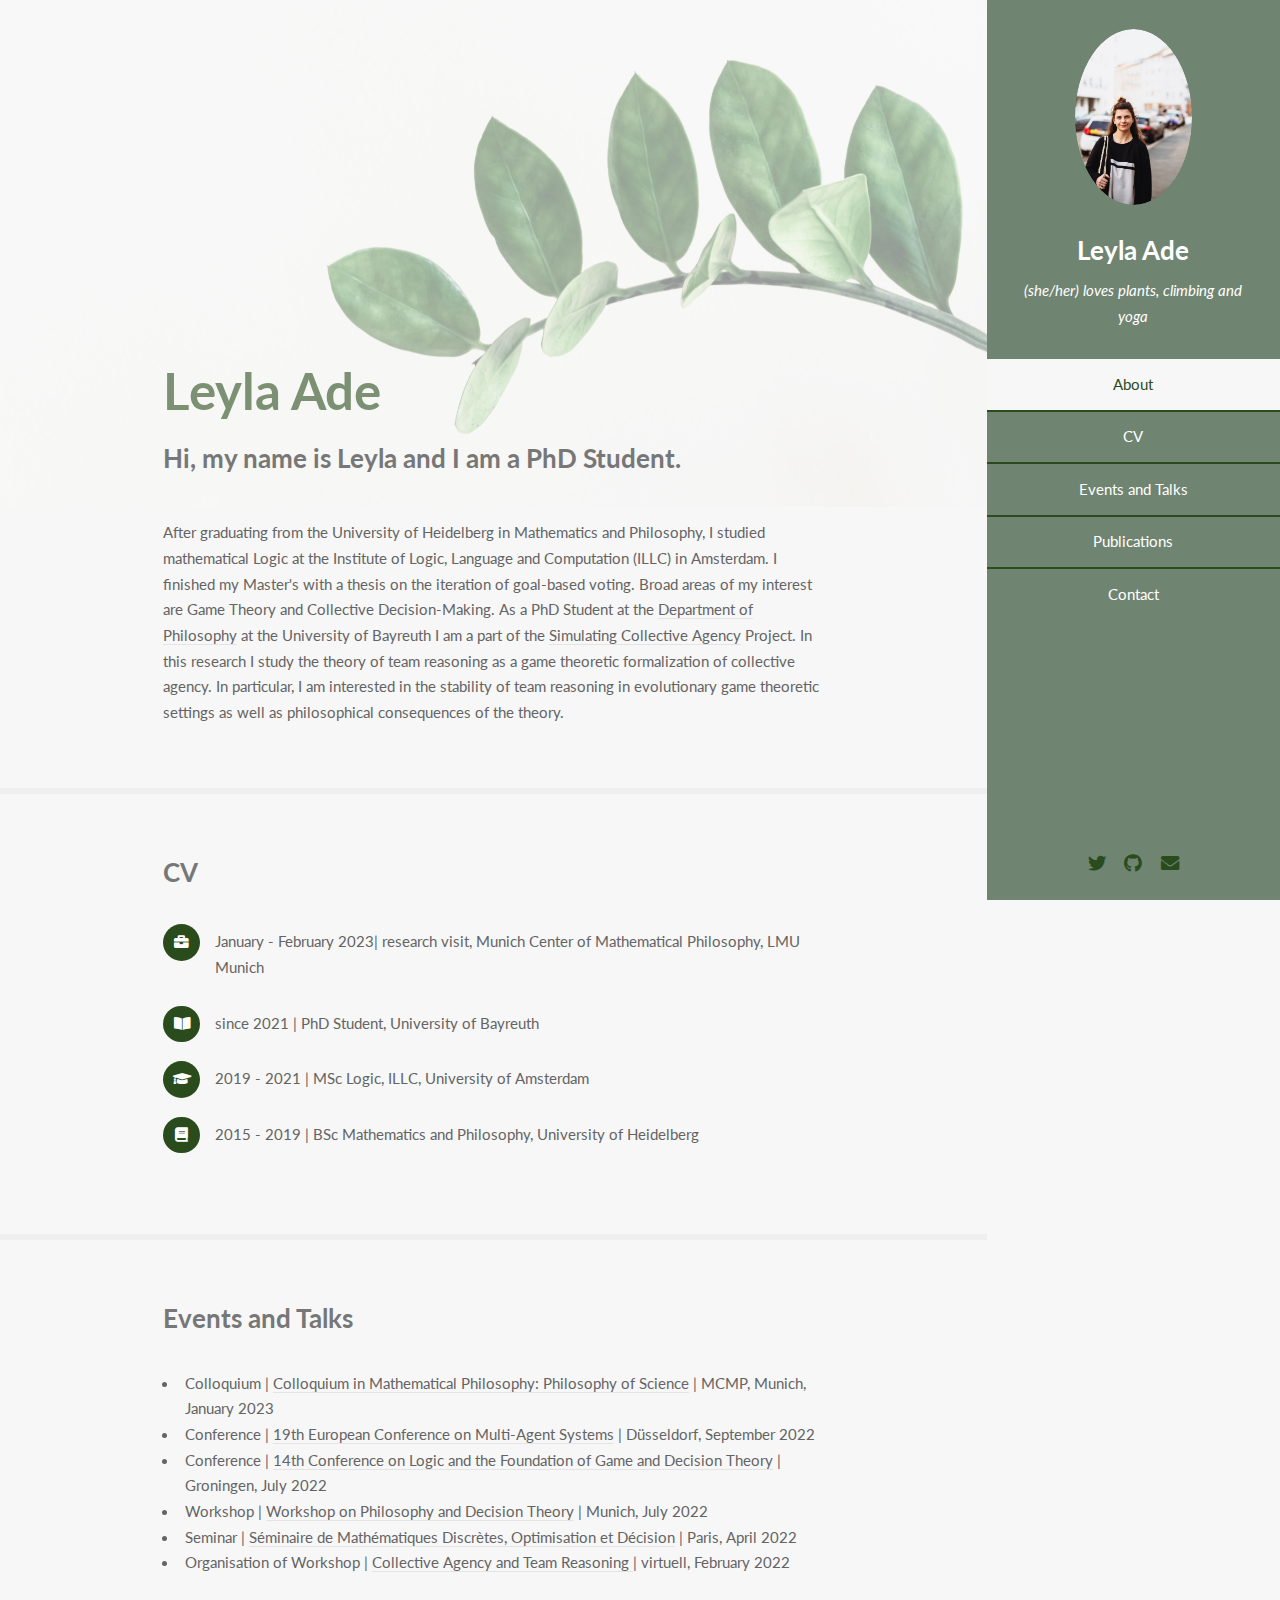
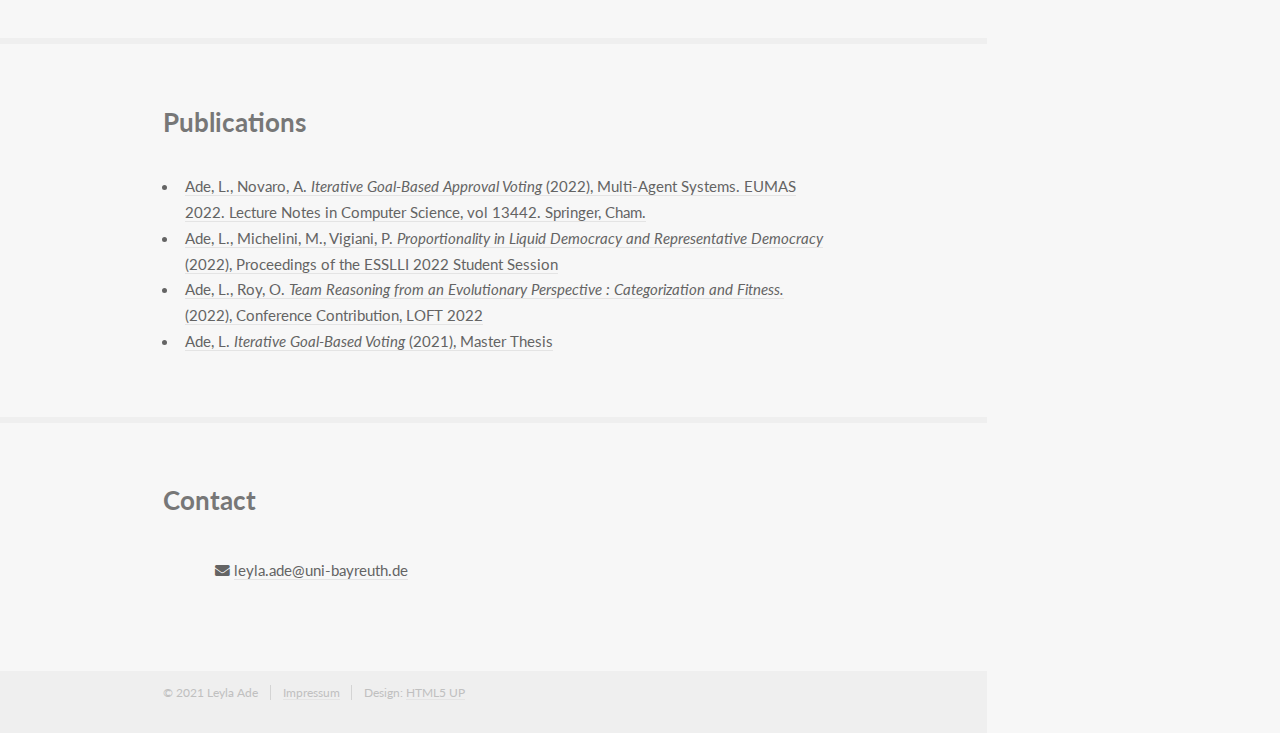
==== commit 9089caa1: "Update index.html" ====
--- a/index.html
+++ b/index.html
@@ -65,6 +65,7 @@
 									<h3>CV</h3>
 									<p></p>
 									<ul class="feature-icons">
+										<li class="icon solid fa-briefcase">January - February 2023| research visit, Munich Center of Mathematical Philosophy, LMU Munich</li>
 										<li class="icon solid fa-book-open">since 2021 | PhD Student, University of Bayreuth</li>
 										<li class="icon solid fa-graduation-cap">2019 - 2021 | MSc Logic, ILLC, University of Amsterdam</li>
 										<li class="icon solid fa-book">2015 - 2019 | BSc Mathematics and Philosophy, University of Heidelberg </li>									
@@ -78,6 +79,7 @@
 									<h3>Events and Talks</h3>
 									<p></p>
 									<ul class=space_list>
+										<li>Colloquium | <a href="https://www.mcmp.philosophie.uni-muenchen.de/events_this-_week/ade_20230112/index.html">Colloquium in Mathematical Philosophy: Philosophy of Science</a> | MCMP, Munich, January 2023</li>
 										<li>Conference | <a href="https://ccc.cs.hhu.de/eumas2022/#home">19th European Conference on Multi-Agent Systems</a> | Düsseldorf, September 2022</li>
 										<li>Conference | <a href="https://sites.google.com/rug.nl/loft2020/home">14th Conference on Logic and the Foundation of Game and Decision Theory</a> | Groningen, July 2022</li>
 										<li> Workshop | <a href="https://www.mcmp.philosophie.uni-muenchen.de/events/workshops/container/philosophyanddecision-2022/index.html">Workshop on Philosophy and Decision Theory</a> | Munich, July 2022</li>
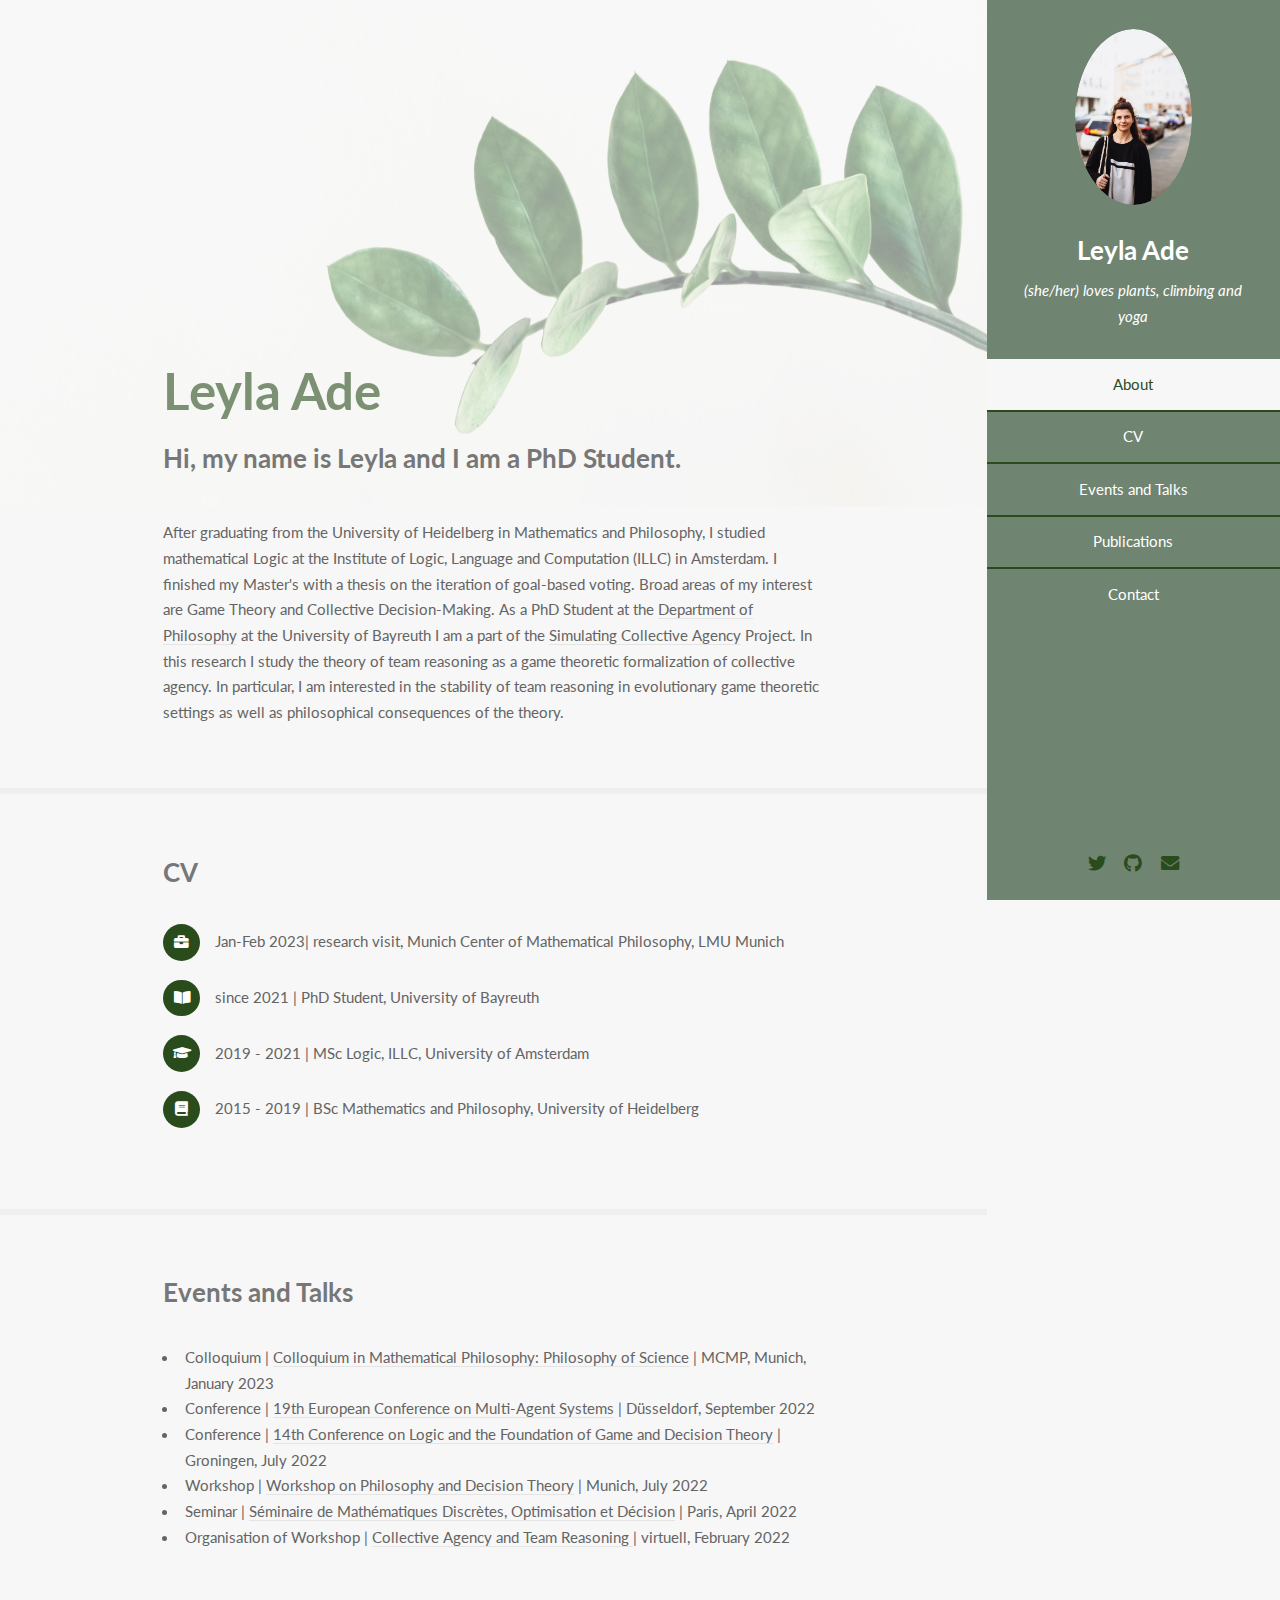
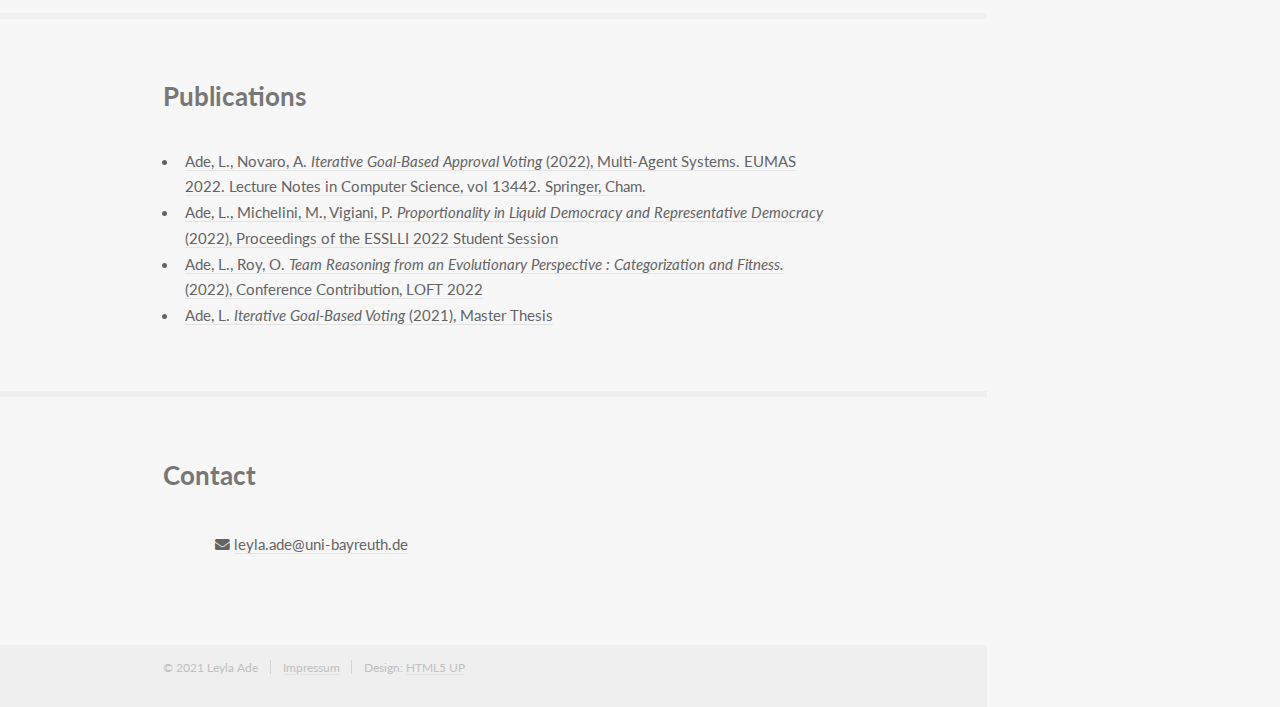
==== commit a0b411c0: "Update index.html" ====
--- a/index.html
+++ b/index.html
@@ -65,7 +65,7 @@
 									<h3>CV</h3>
 									<p></p>
 									<ul class="feature-icons">
-										<li class="icon solid fa-briefcase">January - February 2023| research visit, Munich Center of Mathematical Philosophy, LMU Munich</li>
+										<li class="icon solid fa-briefcase">Jan-Feb 2023| research visit, Munich Center of Mathematical Philosophy, LMU Munich</li>
 										<li class="icon solid fa-book-open">since 2021 | PhD Student, University of Bayreuth</li>
 										<li class="icon solid fa-graduation-cap">2019 - 2021 | MSc Logic, ILLC, University of Amsterdam</li>
 										<li class="icon solid fa-book">2015 - 2019 | BSc Mathematics and Philosophy, University of Heidelberg </li>									
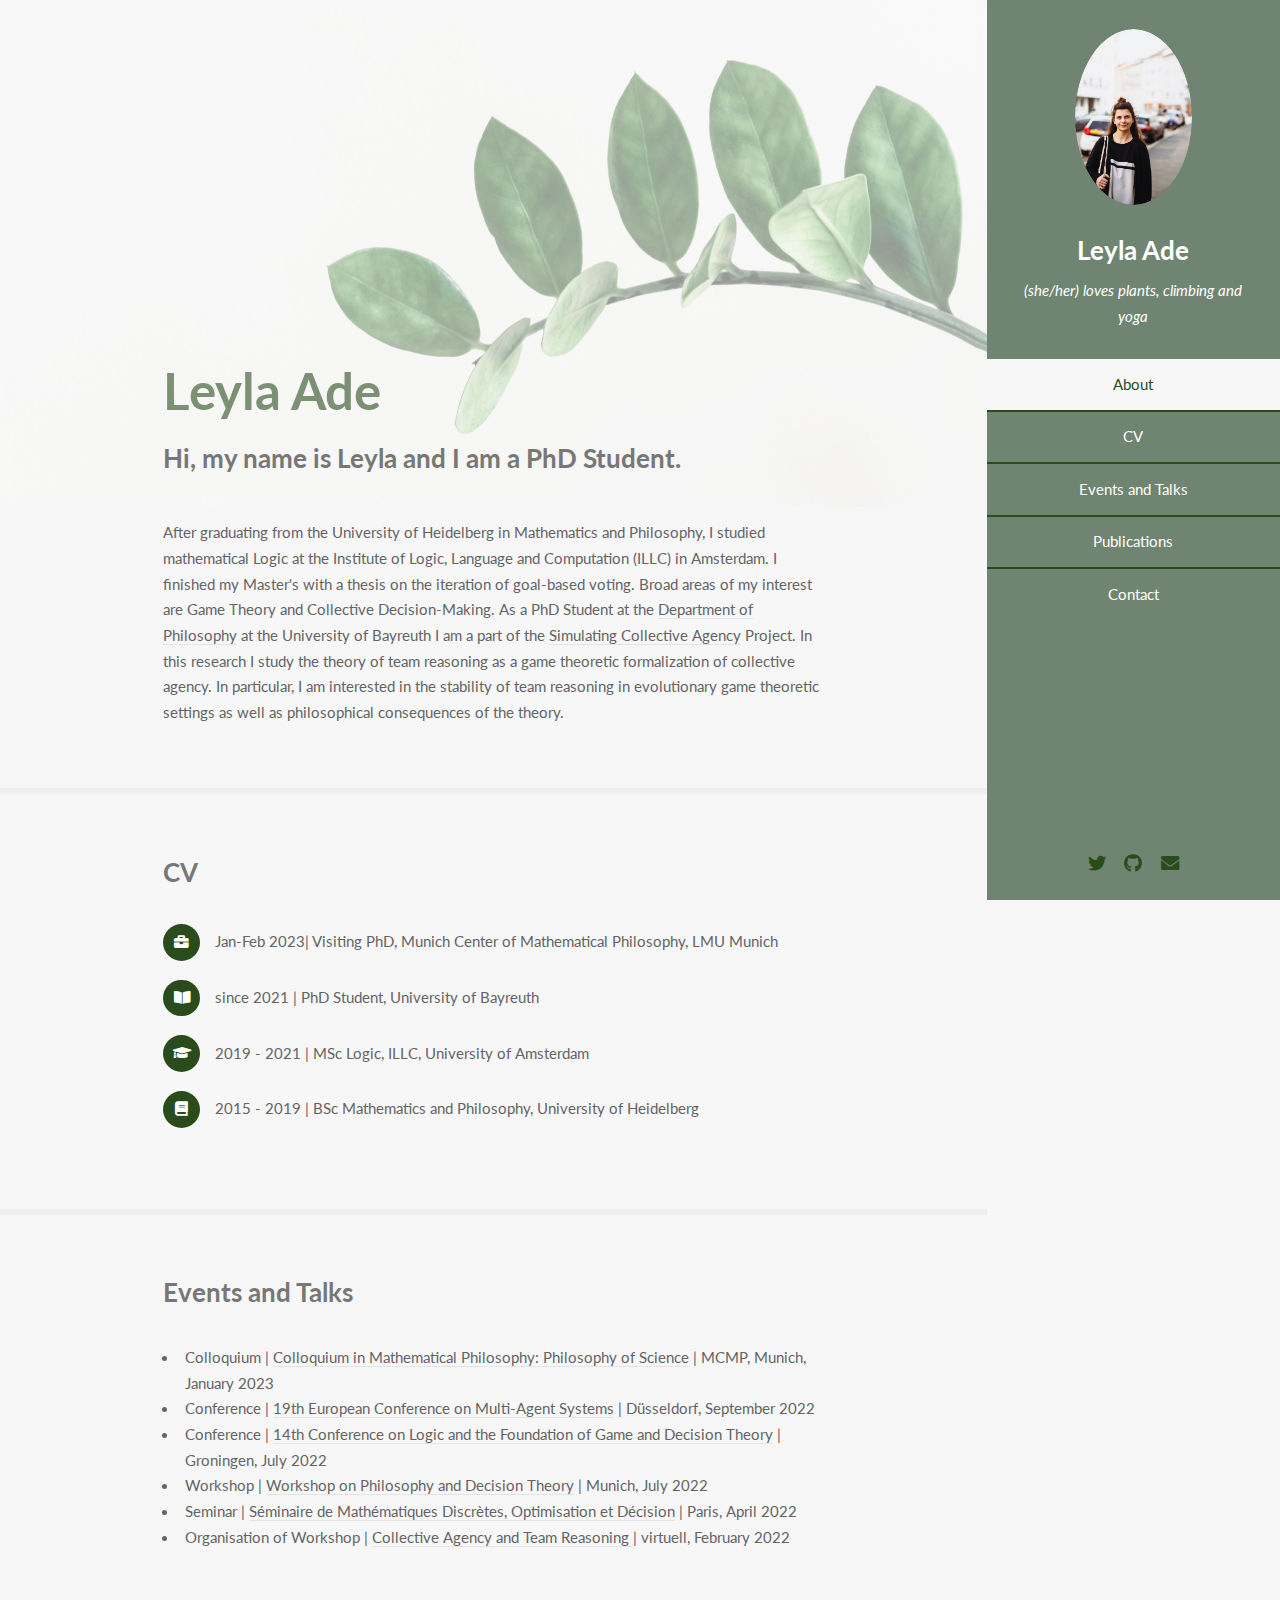
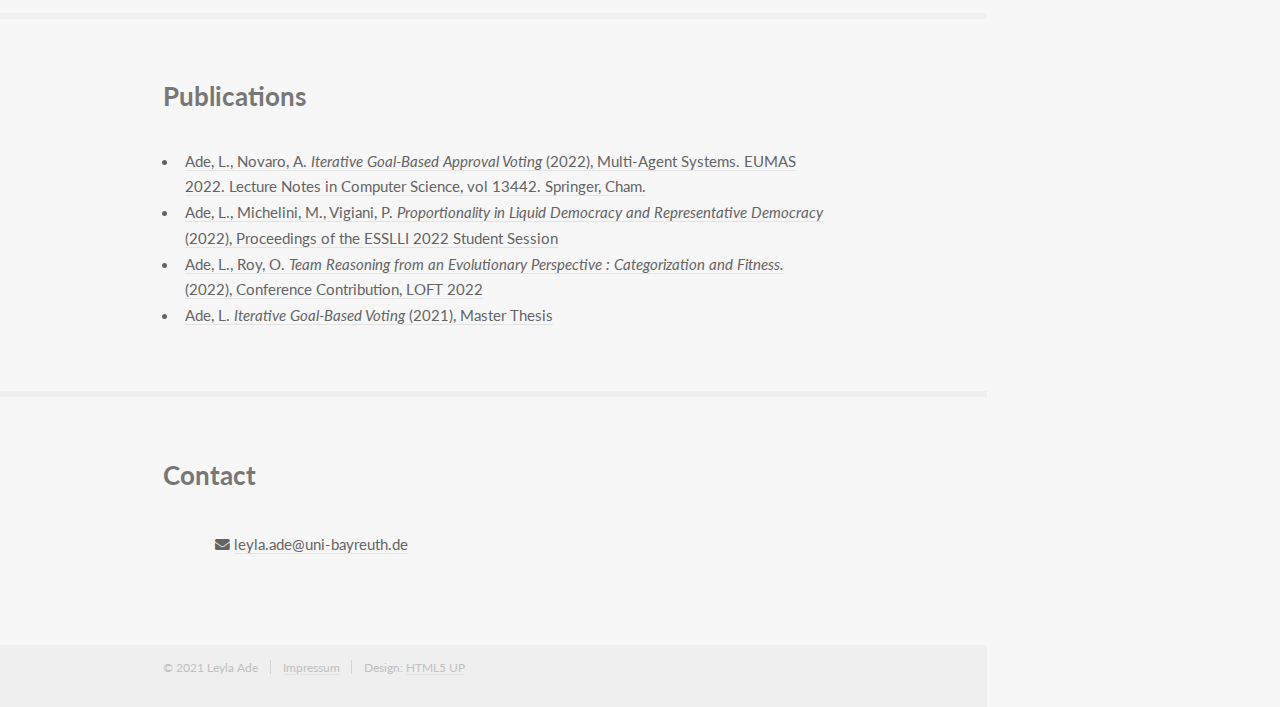
==== commit f0c3685c: "Update index.html" ====
--- a/index.html
+++ b/index.html
@@ -65,7 +65,7 @@
 									<h3>CV</h3>
 									<p></p>
 									<ul class="feature-icons">
-										<li class="icon solid fa-briefcase">Jan-Feb 2023| research visit, Munich Center of Mathematical Philosophy, LMU Munich</li>
+										<li class="icon solid fa-briefcase">Jan-Feb 2023| Visiting PhD, Munich Center of Mathematical Philosophy, LMU Munich</li>
 										<li class="icon solid fa-book-open">since 2021 | PhD Student, University of Bayreuth</li>
 										<li class="icon solid fa-graduation-cap">2019 - 2021 | MSc Logic, ILLC, University of Amsterdam</li>
 										<li class="icon solid fa-book">2015 - 2019 | BSc Mathematics and Philosophy, University of Heidelberg </li>									
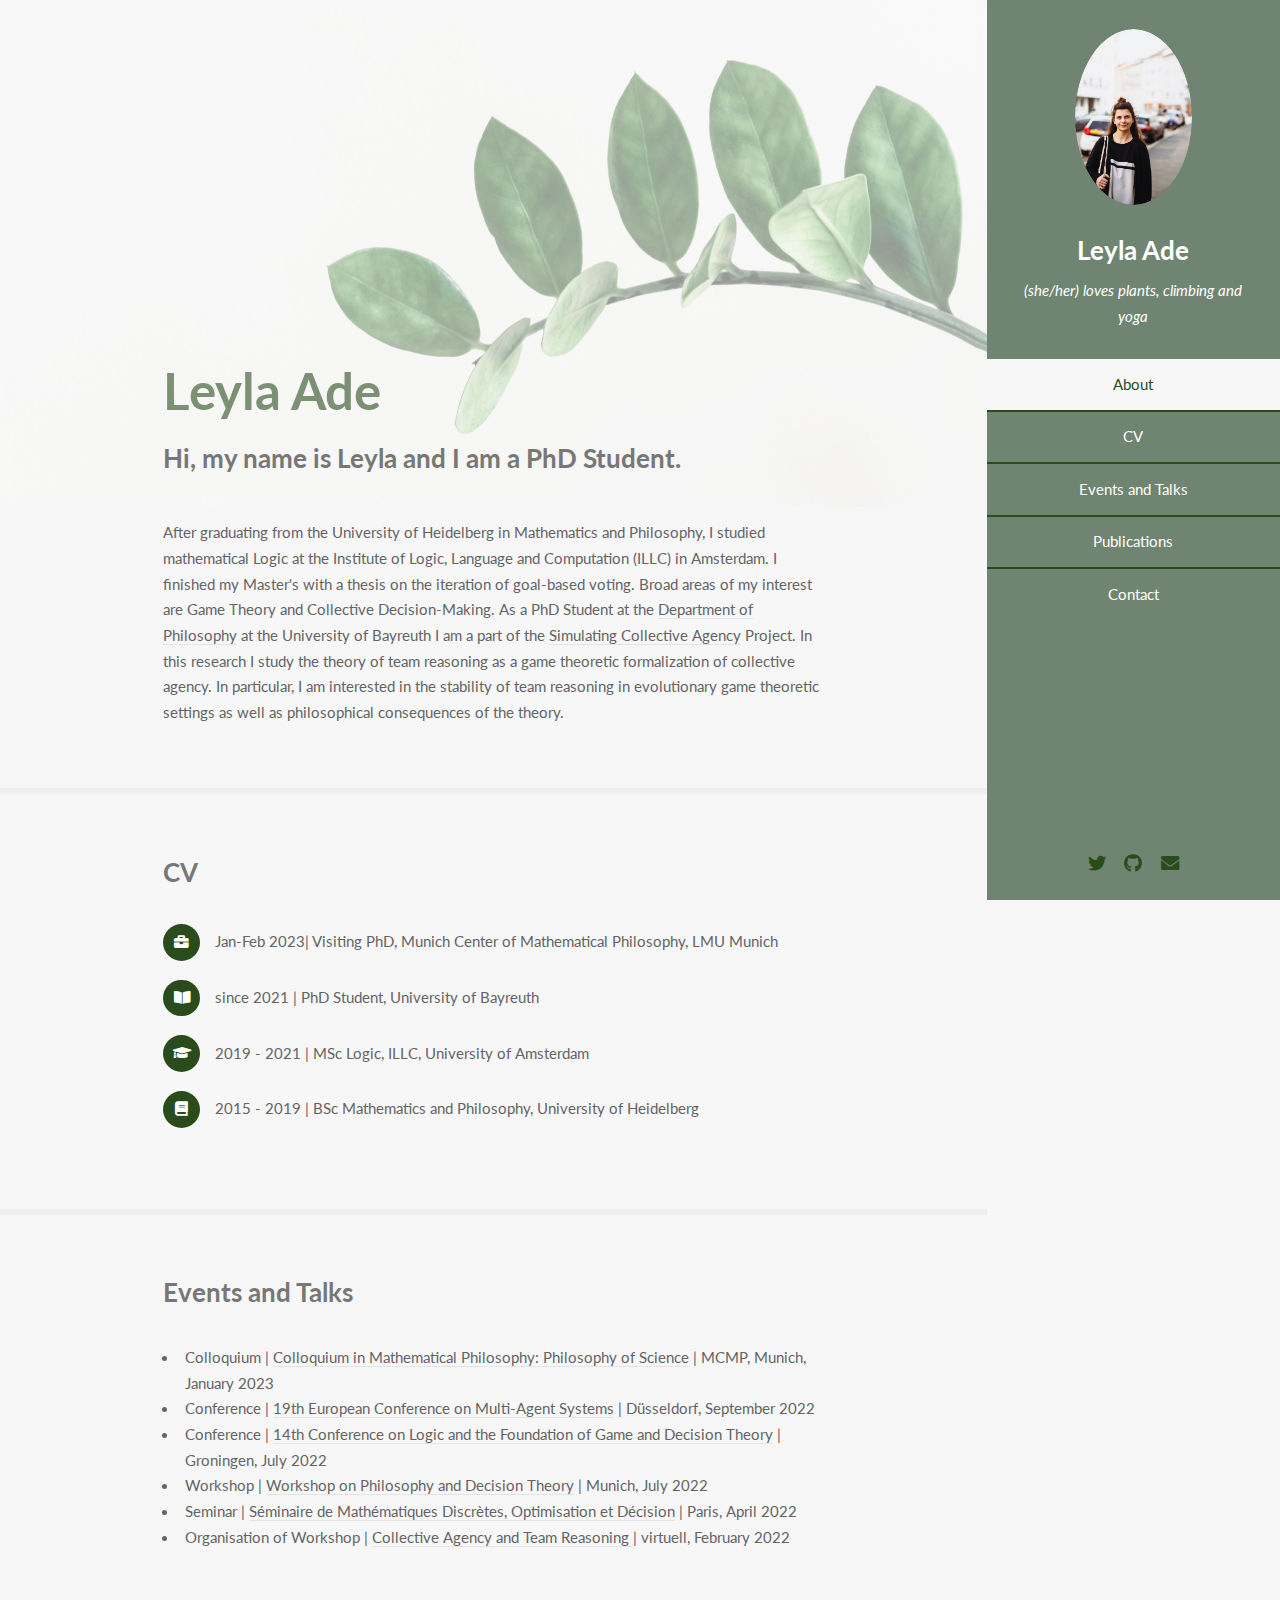
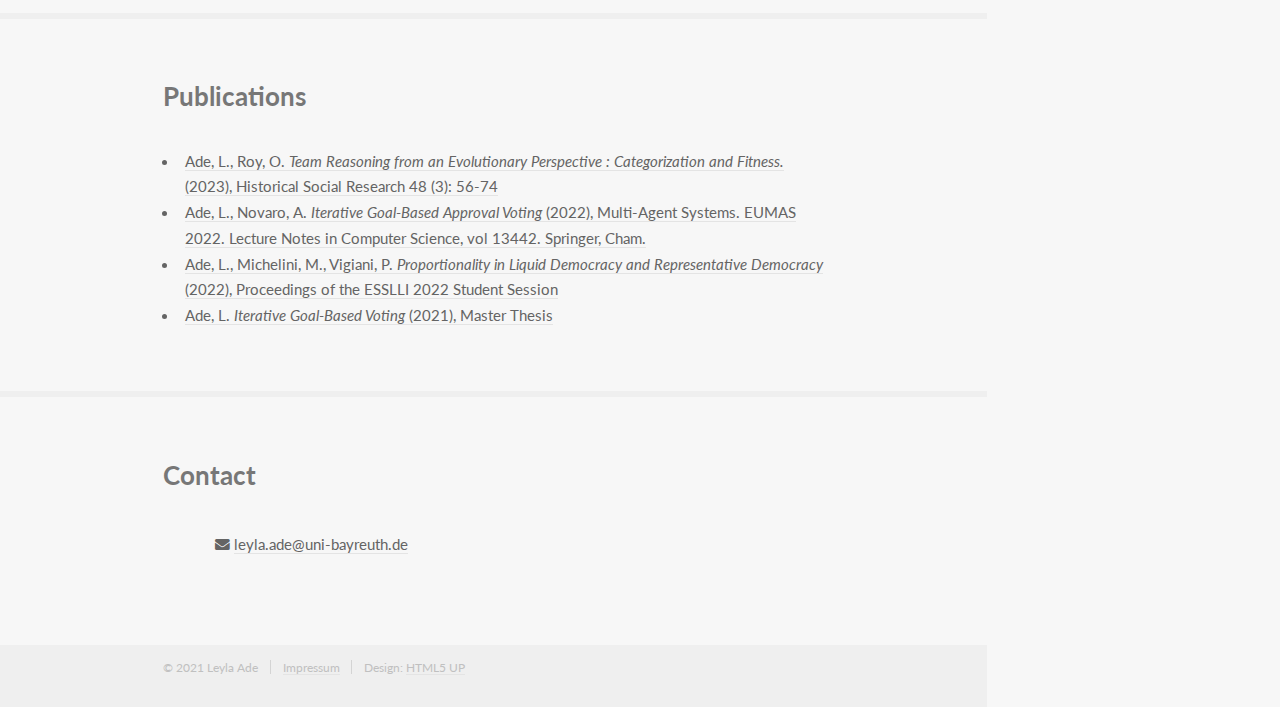
==== commit bfbbd98a: "Update Publication" ====
--- a/index.html
+++ b/index.html
@@ -95,9 +95,9 @@
 									<h3>Publications</h3>
 									<p></p>
 									<ul>
+  <li><a href="https://www.jstor.org/stable/27221355">Ade, L., Roy, O. <i>Team Reasoning from an Evolutionary Perspective : Categorization and Fitness. </i> (2023), Historical Social Research 48 (3): 56-74</a></li>
   <li><a href="https://link.springer.com/chapter/10.1007/978-3-031-20614-6_1">Ade, L., Novaro, A. <i>Iterative Goal-Based Approval Voting</i> (2022), Multi-Agent Systems. EUMAS 2022. Lecture Notes in Computer Science, vol 13442. Springer, Cham.</li>
   <li><a href="https://uvaauas.figshare.com/articles/conference_contribution/Ade_Michelini_Vigiani_2022_Proportionality_in_Liquid_Democracy_and_Representative_Democracy/20367702">Ade, L., Michelini, M., Vigiani, P. <i>Proportionality in Liquid Democracy and Representative Democracy</i> (2022), Proceedings of the ESSLLI 2022 Student Session</a></li>
-  <li><a href="https://eref.uni-bayreuth.de/70697/">Ade, L., Roy, O. <i>Team Reasoning from an Evolutionary Perspective : Categorization and Fitness. </i> (2022), Conference Contribution, LOFT 2022</a></li>
   <li><a href="https://eprints.illc.uva.nl/id/eprint/1800/1/MoL-2021-10.text.pdf">Ade, L. <i>Iterative Goal-Based Voting</i> (2021), Master Thesis</a></li>
 </ul>
 								</div>
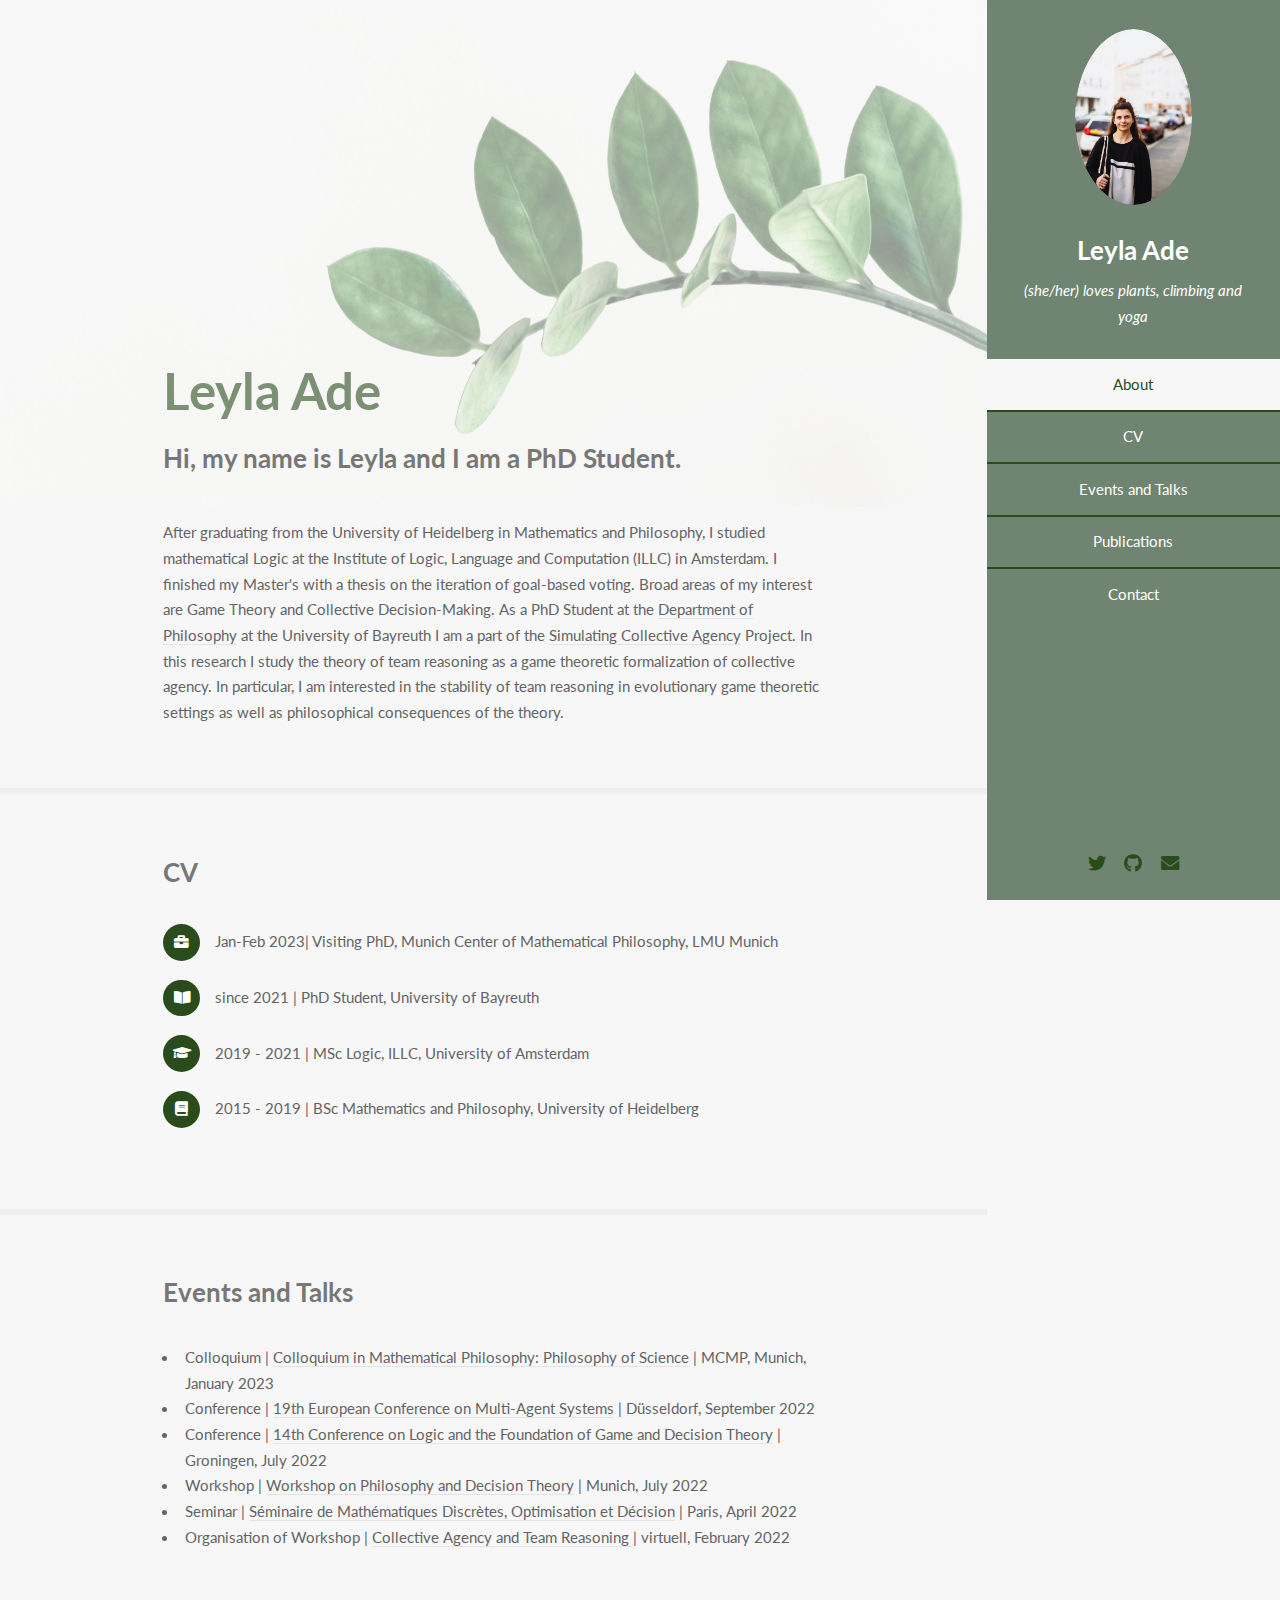
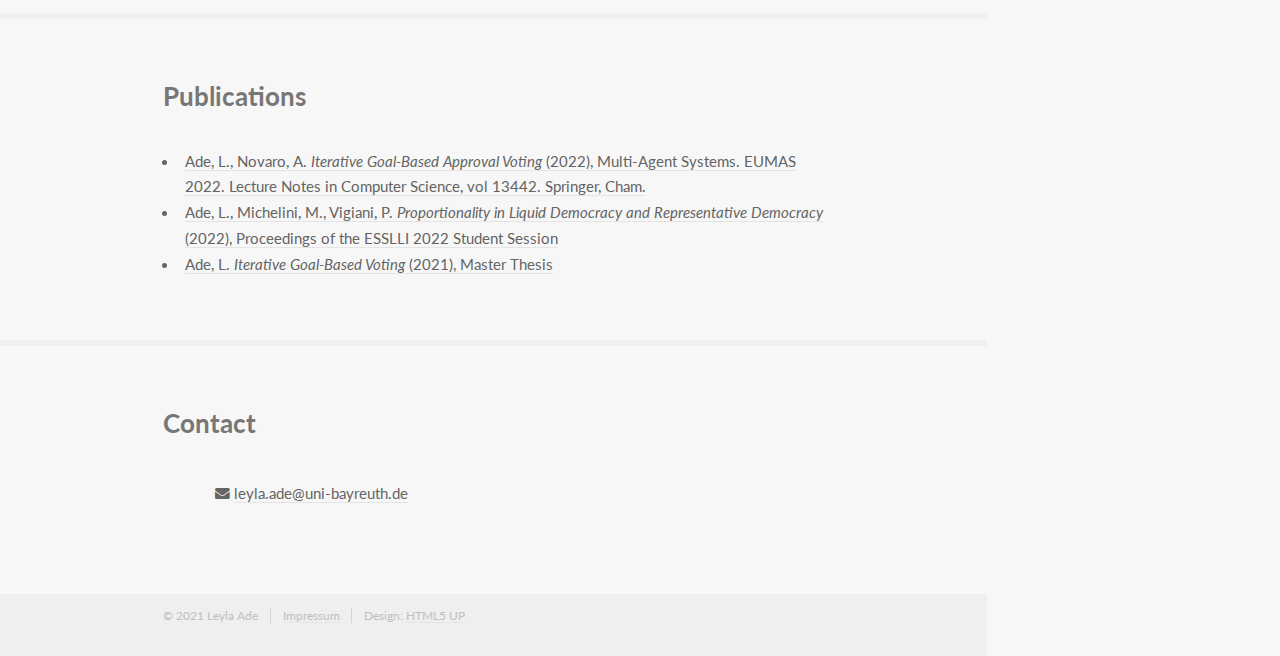
==== commit 9ea24087: "Update index.html" ====
--- a/index.html
+++ b/index.html
@@ -95,7 +95,7 @@
 									<h3>Publications</h3>
 									<p></p>
 									<ul>
-  <li><a href="https://www.jstor.org/stable/27221355">Ade, L., Roy, O. <i>Team Reasoning from an Evolutionary Perspective : Categorization and Fitness. </i> (2023), Historical Social Research 48 (3): 56-74</a></li>
+  <li><a href="https://www.gesis.org/en/hsr/current-issues>Ade, L., Roy, O. <i>Team Reasoning from an Evolutionary Perspective : Categorization and Fitness. </i> (2023), Historical Social Research 48 (3): 56-74</a></li>
   <li><a href="https://link.springer.com/chapter/10.1007/978-3-031-20614-6_1">Ade, L., Novaro, A. <i>Iterative Goal-Based Approval Voting</i> (2022), Multi-Agent Systems. EUMAS 2022. Lecture Notes in Computer Science, vol 13442. Springer, Cham.</li>
   <li><a href="https://uvaauas.figshare.com/articles/conference_contribution/Ade_Michelini_Vigiani_2022_Proportionality_in_Liquid_Democracy_and_Representative_Democracy/20367702">Ade, L., Michelini, M., Vigiani, P. <i>Proportionality in Liquid Democracy and Representative Democracy</i> (2022), Proceedings of the ESSLLI 2022 Student Session</a></li>
   <li><a href="https://eprints.illc.uva.nl/id/eprint/1800/1/MoL-2021-10.text.pdf">Ade, L. <i>Iterative Goal-Based Voting</i> (2021), Master Thesis</a></li>
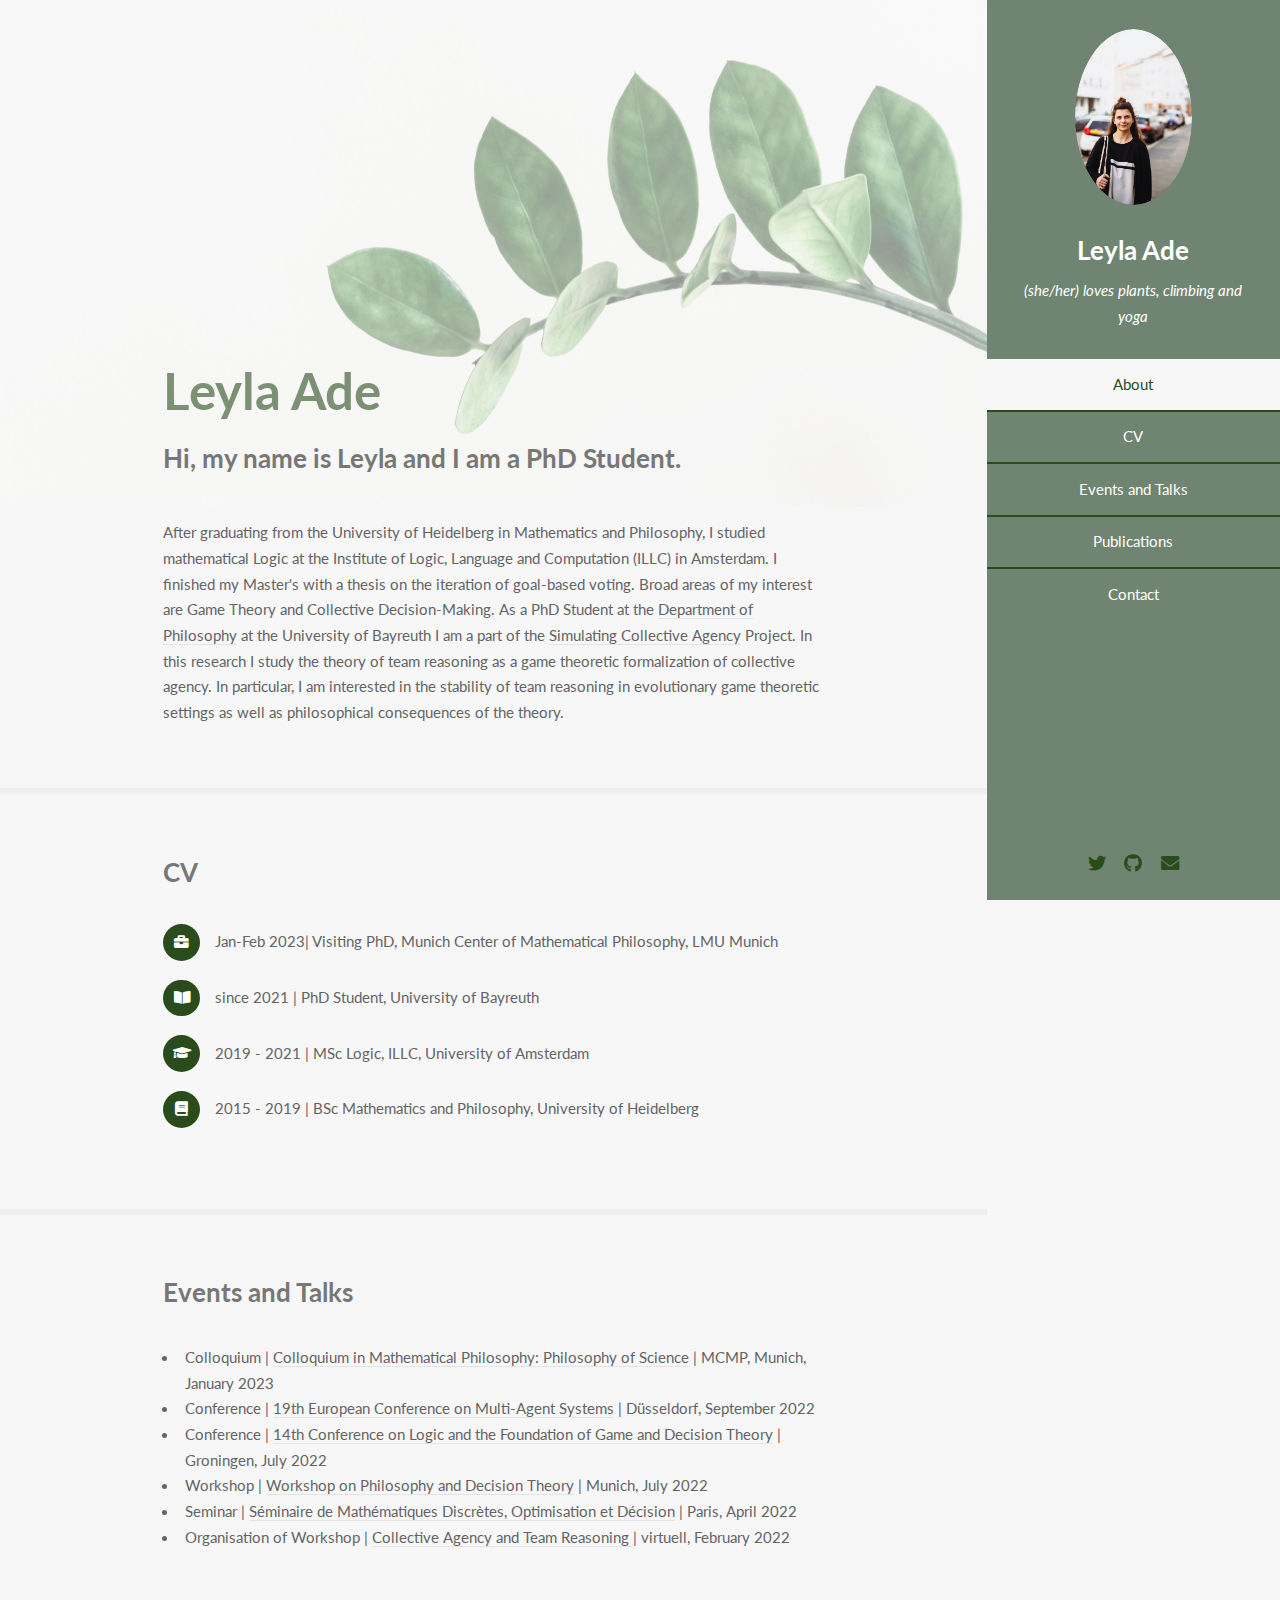
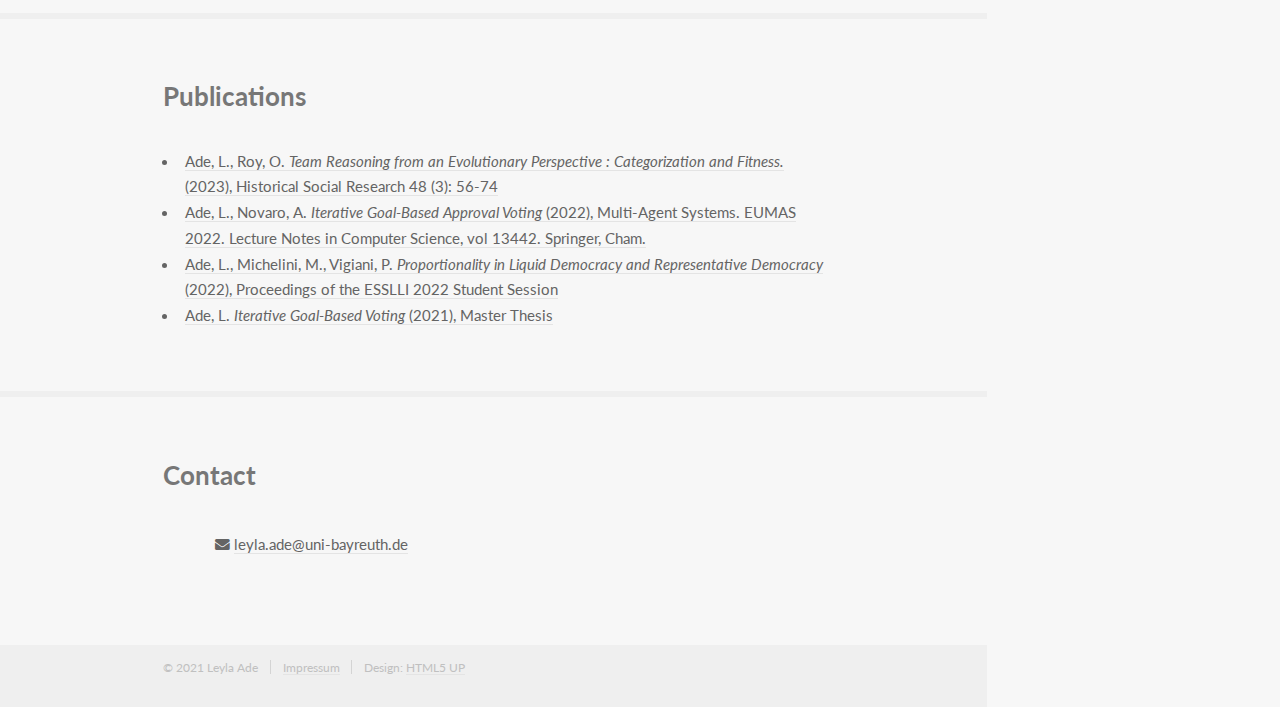
==== commit 2122a54d: "Update index.html" ====
--- a/index.html
+++ b/index.html
@@ -95,7 +95,7 @@
 									<h3>Publications</h3>
 									<p></p>
 									<ul>
-  <li><a href="https://www.gesis.org/en/hsr/current-issues>Ade, L., Roy, O. <i>Team Reasoning from an Evolutionary Perspective : Categorization and Fitness. </i> (2023), Historical Social Research 48 (3): 56-74</a></li>
+  <li><a href="https://www.gesis.org/en/hsr/current-issues">Ade, L., Roy, O. <i>Team Reasoning from an Evolutionary Perspective : Categorization and Fitness. </i> (2023), Historical Social Research 48 (3): 56-74</a></li>
   <li><a href="https://link.springer.com/chapter/10.1007/978-3-031-20614-6_1">Ade, L., Novaro, A. <i>Iterative Goal-Based Approval Voting</i> (2022), Multi-Agent Systems. EUMAS 2022. Lecture Notes in Computer Science, vol 13442. Springer, Cham.</li>
   <li><a href="https://uvaauas.figshare.com/articles/conference_contribution/Ade_Michelini_Vigiani_2022_Proportionality_in_Liquid_Democracy_and_Representative_Democracy/20367702">Ade, L., Michelini, M., Vigiani, P. <i>Proportionality in Liquid Democracy and Representative Democracy</i> (2022), Proceedings of the ESSLLI 2022 Student Session</a></li>
   <li><a href="https://eprints.illc.uva.nl/id/eprint/1800/1/MoL-2021-10.text.pdf">Ade, L. <i>Iterative Goal-Based Voting</i> (2021), Master Thesis</a></li>
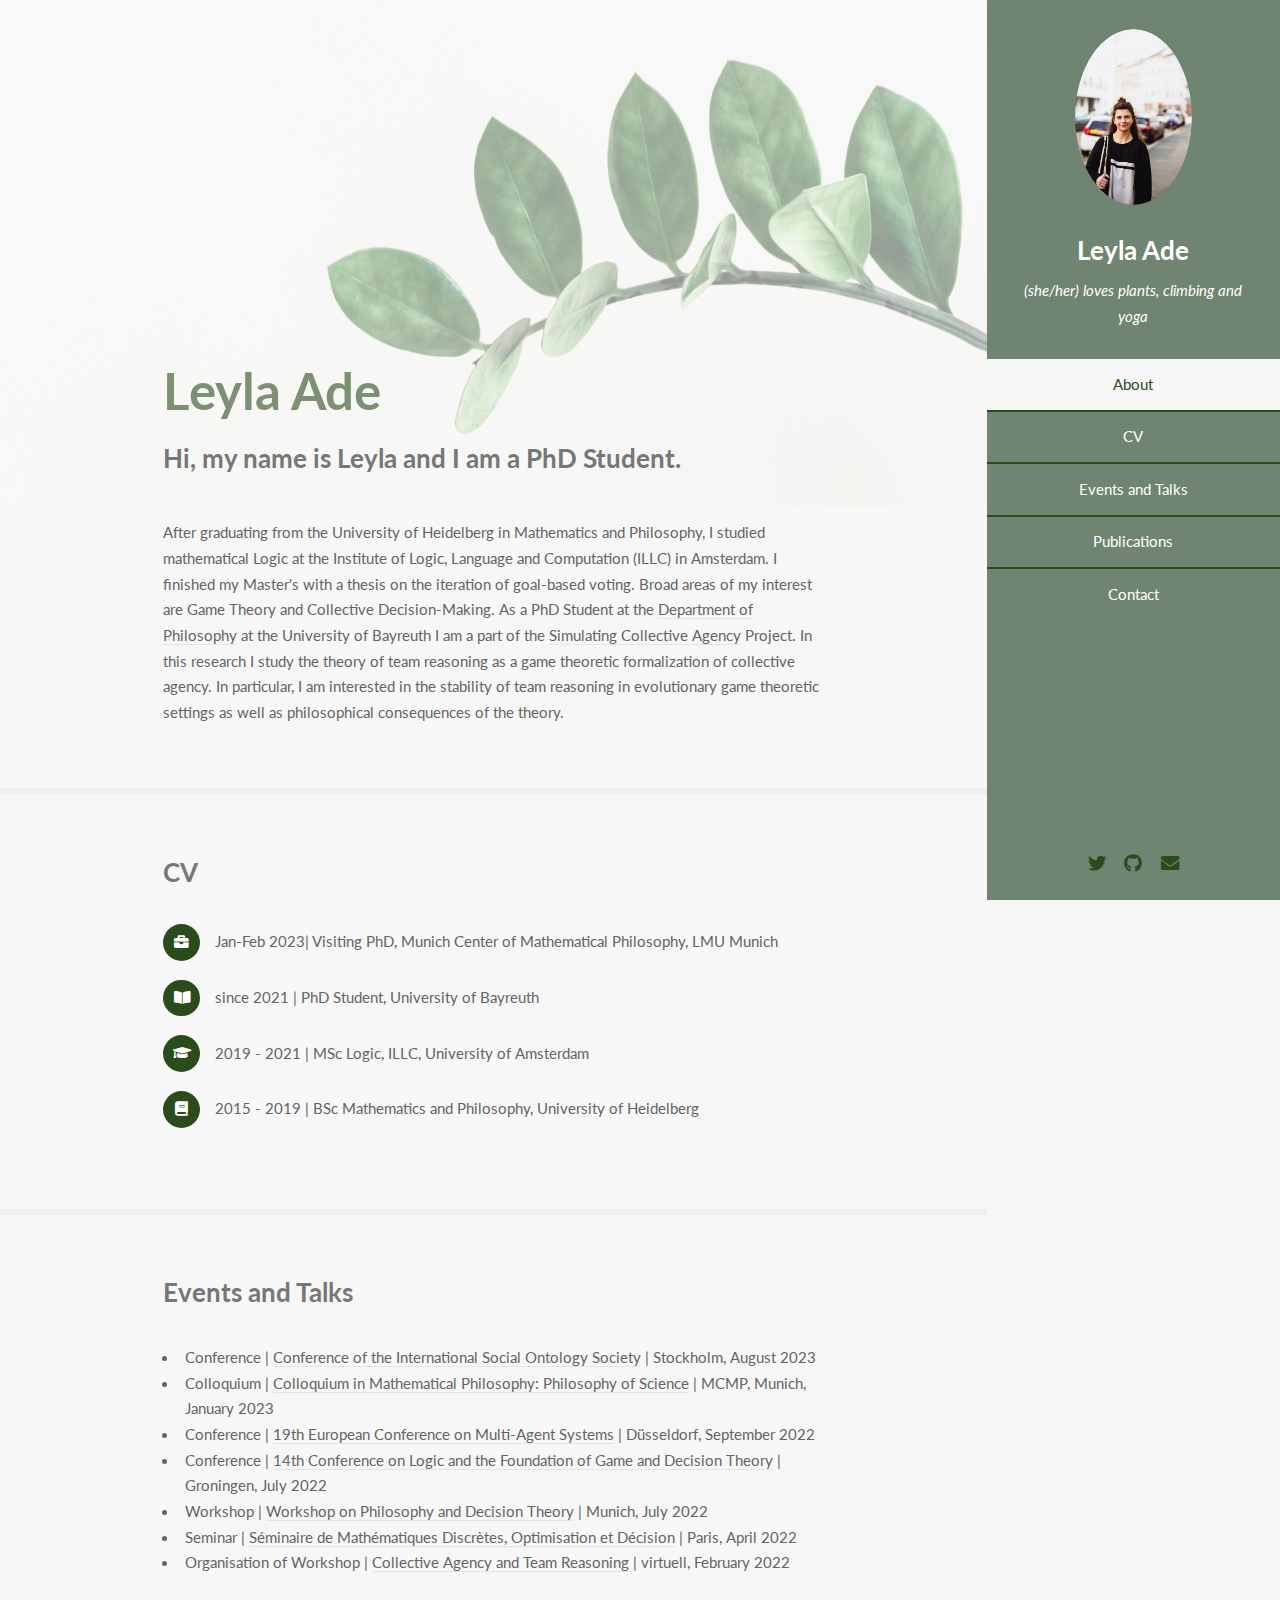
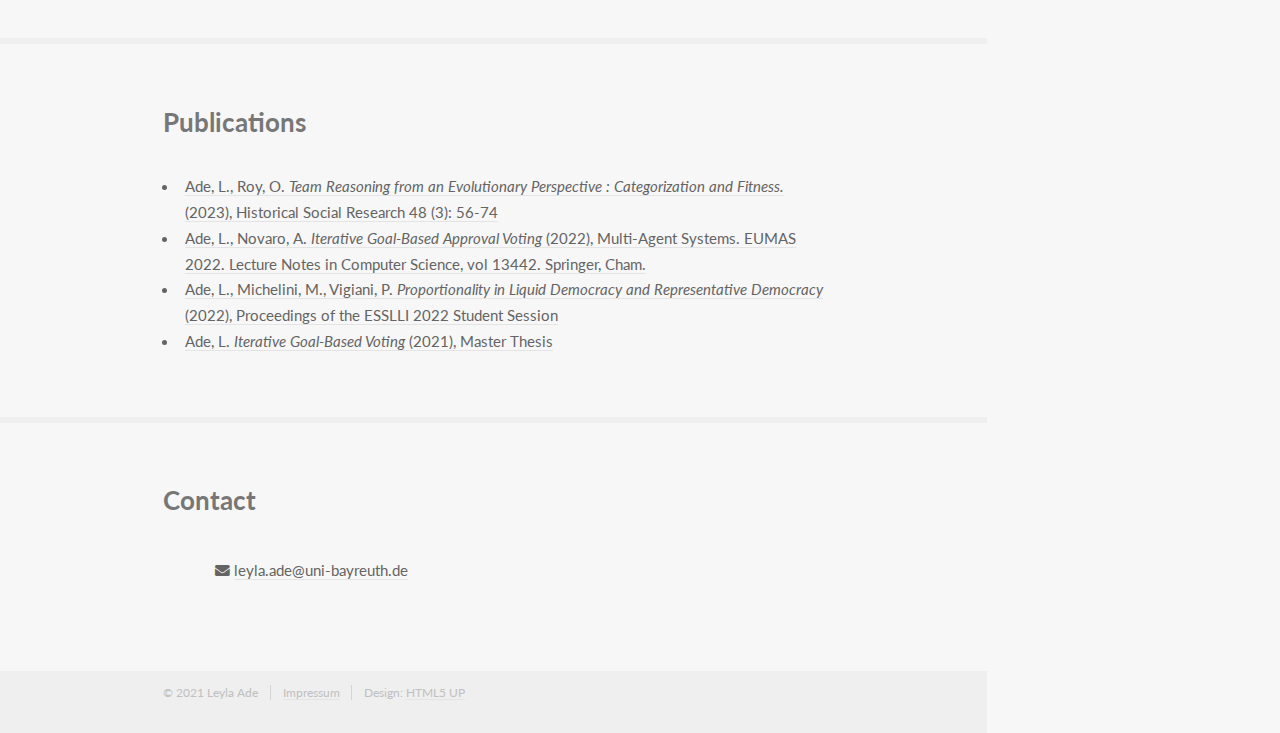
==== commit 7b2018fc: "Added Social Ontology 2023" ====
--- a/index.html
+++ b/index.html
@@ -79,10 +79,11 @@
 									<h3>Events and Talks</h3>
 									<p></p>
 									<ul class=space_list>
+										<li>Conference | <a href="https://isosonline.org/Social-Ontology-2023">Conference of the International Social Ontology Society</a> | Stockholm, August 2023</li>
 										<li>Colloquium | <a href="https://www.mcmp.philosophie.uni-muenchen.de/events_this-_week/ade_20230112/index.html">Colloquium in Mathematical Philosophy: Philosophy of Science</a> | MCMP, Munich, January 2023</li>
 										<li>Conference | <a href="https://ccc.cs.hhu.de/eumas2022/#home">19th European Conference on Multi-Agent Systems</a> | Düsseldorf, September 2022</li>
 										<li>Conference | <a href="https://sites.google.com/rug.nl/loft2020/home">14th Conference on Logic and the Foundation of Game and Decision Theory</a> | Groningen, July 2022</li>
-										<li> Workshop | <a href="https://www.mcmp.philosophie.uni-muenchen.de/events/workshops/container/philosophyanddecision-2022/index.html">Workshop on Philosophy and Decision Theory</a> | Munich, July 2022</li>
+										<li>Workshop | <a href="https://www.mcmp.philosophie.uni-muenchen.de/events/workshops/container/philosophyanddecision-2022/index.html">Workshop on Philosophy and Decision Theory</a> | Munich, July 2022</li>
 										<li>Seminar | <a href="http://ces.univ-paris1.fr/membre/seminaire/MDOD/index.html">Séminaire de Mathématiques Discrètes, Optimisation et Décision</a> | Paris, April 2022</li>
 										<li>Organisation of Workshop | <a href="https://www.collectiveagency.de/post/workshop-on-team-reasoning-and-collective-agency"> Collective Agency and Team Reasoning </a> | virtuell, February 2022</li>
 										</ul>
